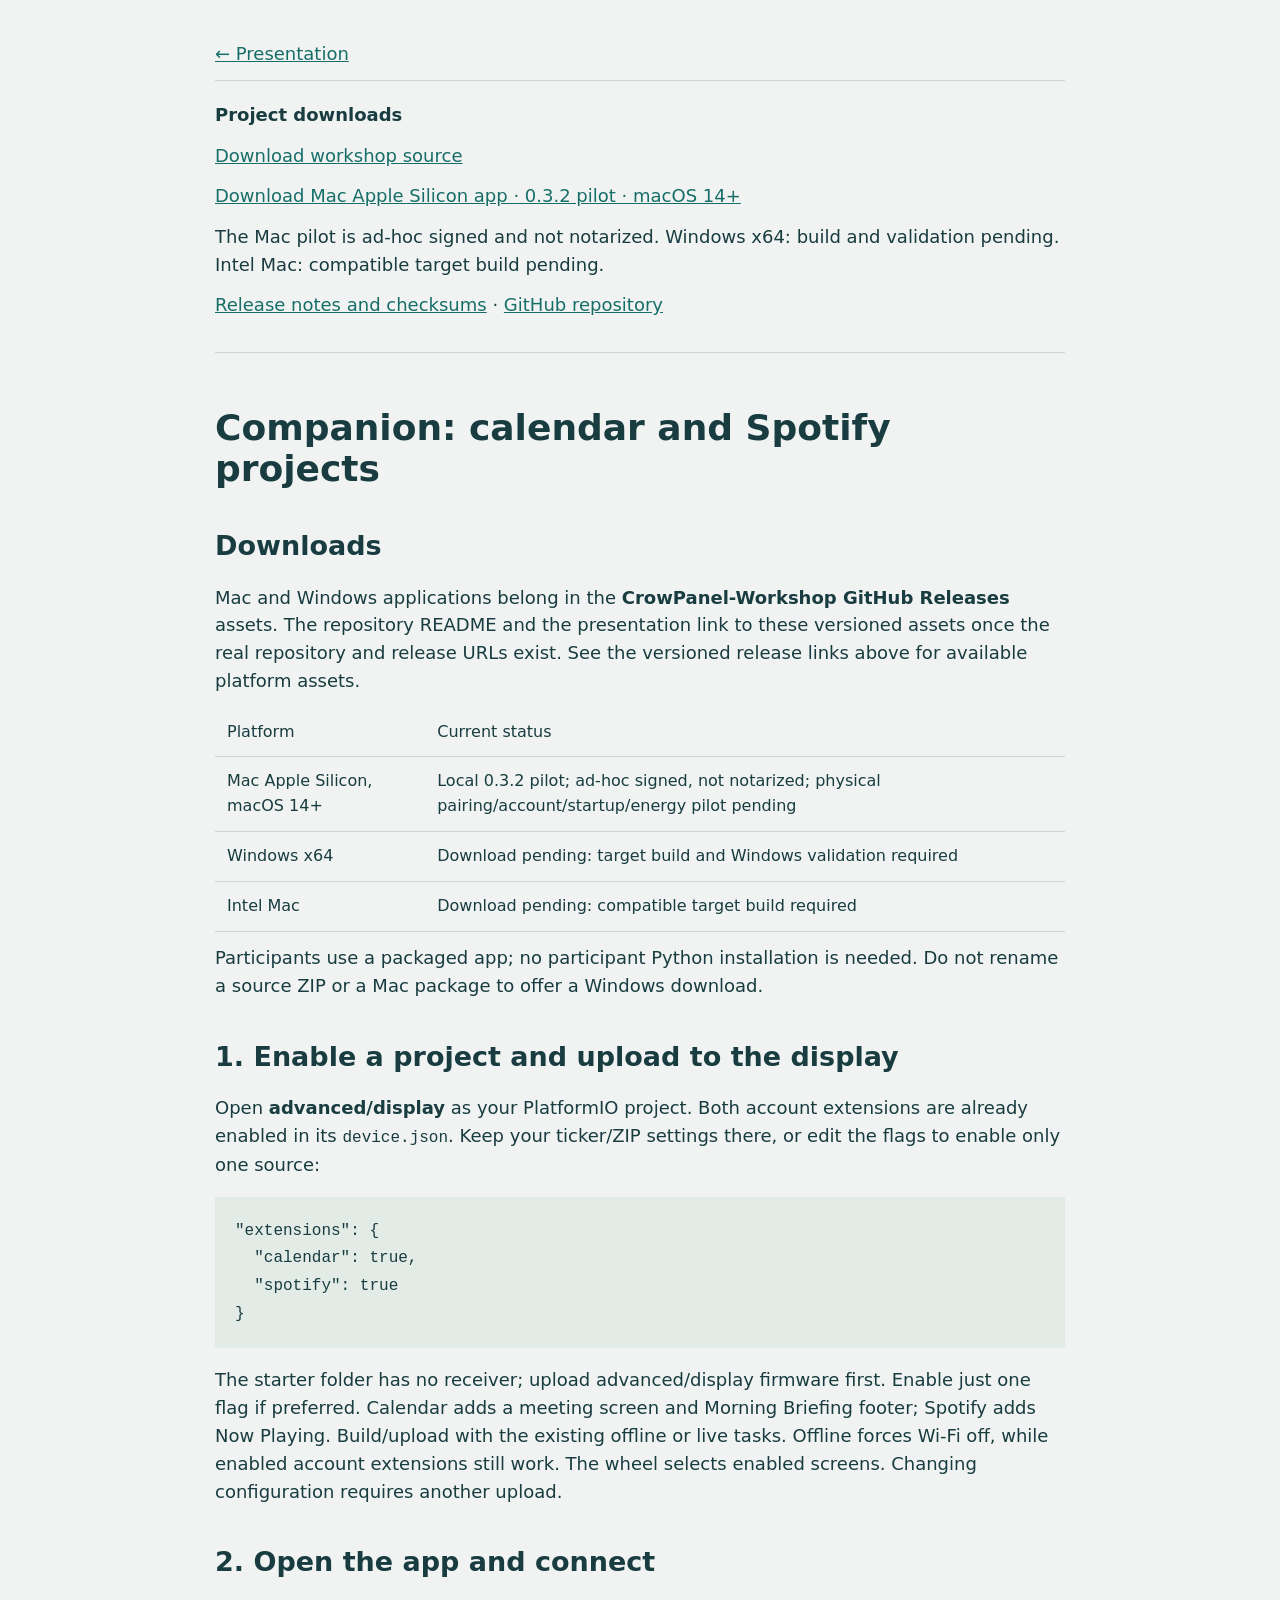
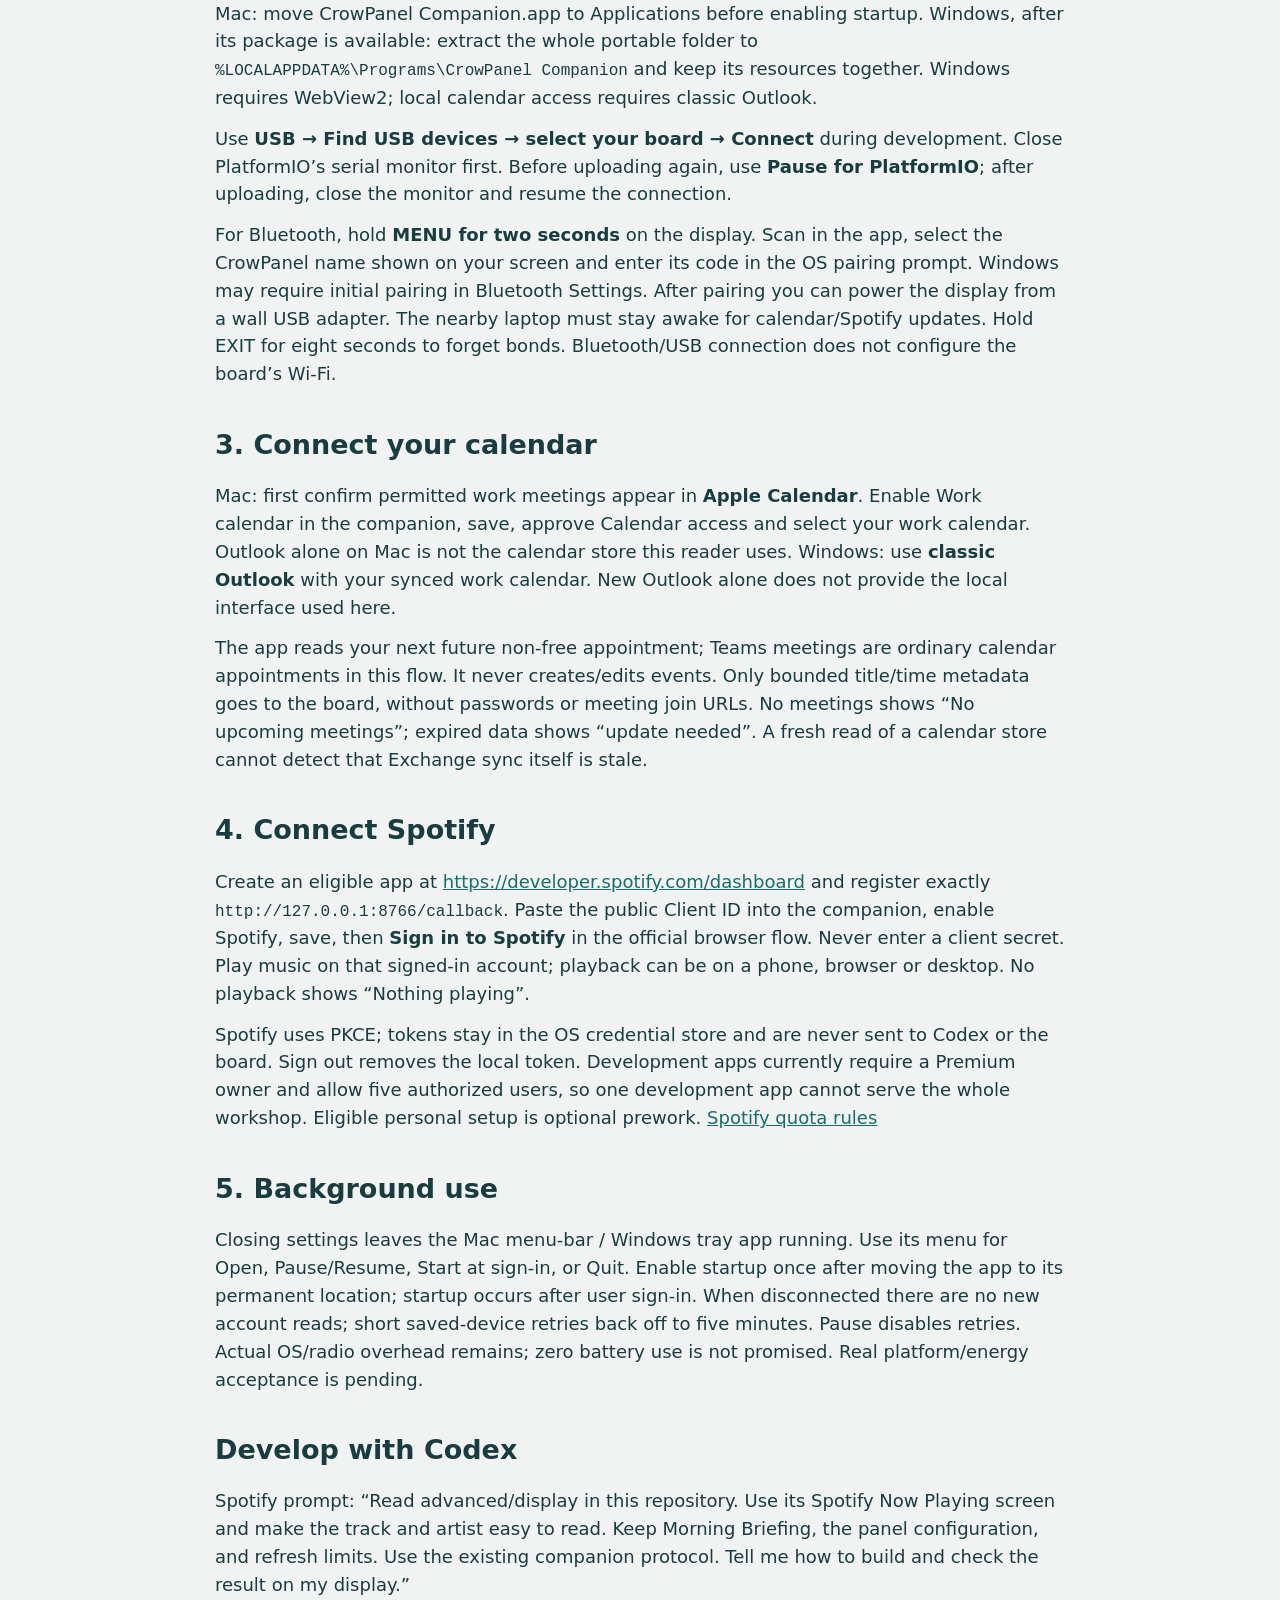
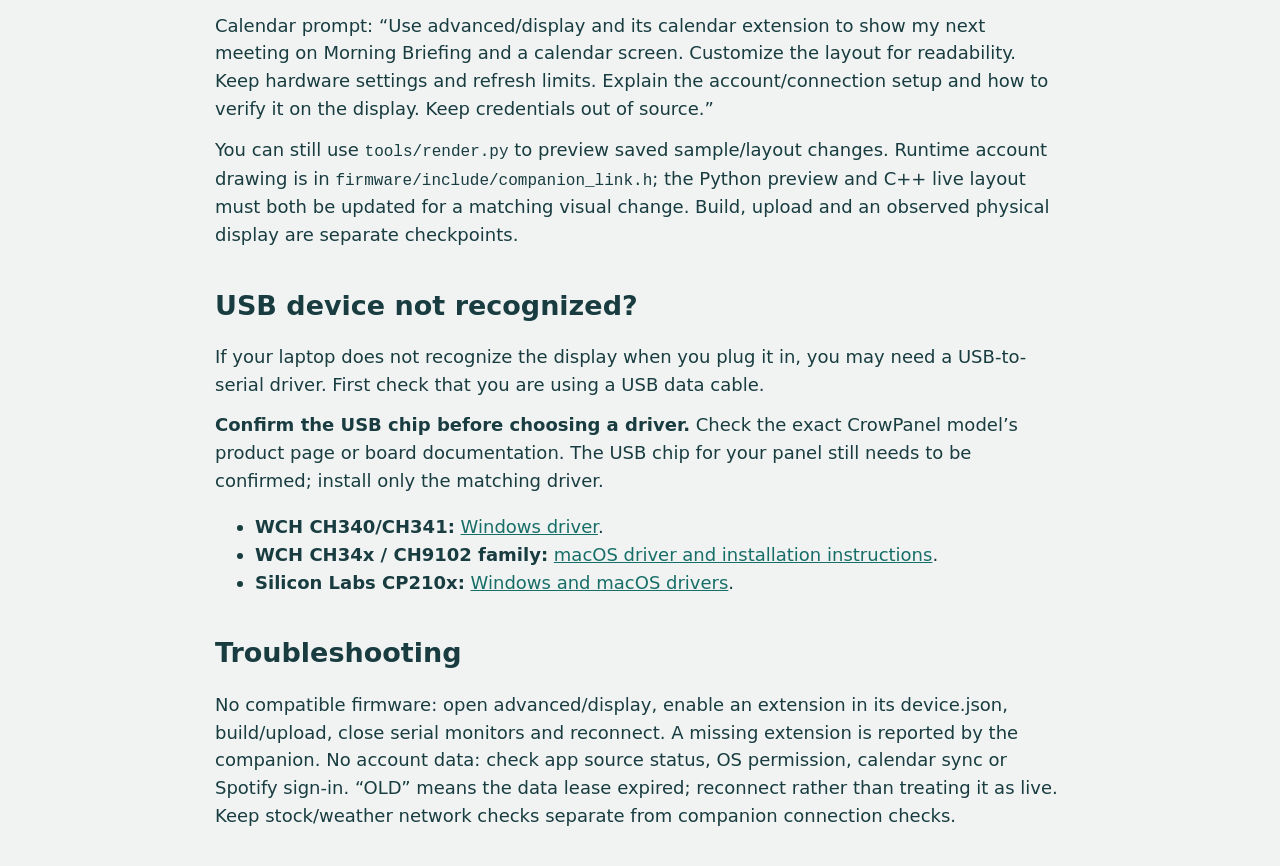
==== docs/slides/CROWPANEL-COMPANION-SETUP.html @ 89262ec7 "Publish Morning Briefing starter, advanced projects, and workshop slides" ====
<!doctype html><html lang="en"><meta charset="utf-8"><meta name="viewport" content="width=device-width,initial-scale=1"><title>CrowPanel Companion setup</title><style>body{max-width:850px;margin:40px auto;padding:0 24px;font:18px/1.55 system-ui;color:#183c40;background:#f0f3f1}h1,h2{line-height:1.15;margin-top:1.5em}a{color:#176e68}pre{overflow:auto;background:#e3ebe6;padding:20px}p{margin:.7em 0}td{padding:12px;border-bottom:1px solid #ccd9d2;vertical-align:top}table{border-collapse:collapse;font-size:16px}code{font-size:16px}.downloads{padding:20px 0;border-block:1px solid #ccd9d2}</style><main><p><a href="CROWPANEL-INTRO.html#slide-8.1">← Presentation</a></p><div class="downloads" id="downloads"><strong>Project downloads</strong><p><a href="https://github.com/nchatlani1/arm-byte-sized-build-day/releases/download/workshop-v0.1.0/CrowPanel-Workshop-Source.zip">Download workshop source</a></p><p><a href="https://github.com/nchatlani1/arm-byte-sized-build-day/releases/download/workshop-v0.1.0/CrowPanel-Companion-macOS-arm64-0.3.2.zip">Download Mac Apple Silicon app · 0.3.2 pilot · macOS 14+</a></p><p>The Mac pilot is ad-hoc signed and not notarized. Windows x64: build and validation pending. Intel Mac: compatible target build pending.</p><p><a href="https://github.com/nchatlani1/arm-byte-sized-build-day/releases/tag/workshop-v0.1.0">Release notes and checksums</a> · <a href="https://github.com/nchatlani1/arm-byte-sized-build-day">GitHub repository</a></p></div><h1>Companion: calendar and Spotify projects</h1><h2>Downloads</h2><p>Mac and Windows applications belong in the <strong>CrowPanel-Workshop GitHub Releases</strong> assets. The repository README and the presentation link to these versioned assets once the real repository and release URLs exist. See the versioned release links above for available platform assets.</p><table><tr><td>Platform</td><td>Current status</td></tr><tr><td>Mac Apple Silicon, macOS 14+</td><td>Local 0.3.2 pilot; ad-hoc signed, not notarized; physical pairing/account/startup/energy pilot pending</td></tr><tr><td>Windows x64</td><td>Download pending: target build and Windows validation required</td></tr><tr><td>Intel Mac</td><td>Download pending: compatible target build required</td></tr></table><p>Participants use a packaged app; no participant Python installation is needed. Do not rename a source ZIP or a Mac package to offer a Windows download.</p><h2>1. Enable a project and upload to the display</h2><p>Open <strong>advanced/display</strong> as your PlatformIO project. Both account extensions are already enabled in its <code>device.json</code>. Keep your ticker/ZIP settings there, or edit the flags to enable only one source:</p><pre><code>&quot;extensions&quot;: {
  &quot;calendar&quot;: true,
  &quot;spotify&quot;: true
}</code></pre><p>The starter folder has no receiver; upload advanced/display firmware first. Enable just one flag if preferred. Calendar adds a meeting screen and Morning Briefing footer; Spotify adds Now Playing. Build/upload with the existing offline or live tasks. Offline forces Wi-Fi off, while enabled account extensions still work. The wheel selects enabled screens. Changing configuration requires another upload.</p><h2>2. Open the app and connect</h2><p>Mac: move CrowPanel Companion.app to Applications before enabling startup. Windows, after its package is available: extract the whole portable folder to <code>%LOCALAPPDATA%\Programs\CrowPanel Companion</code> and keep its resources together. Windows requires WebView2; local calendar access requires classic Outlook.</p><p>Use <strong>USB → Find USB devices → select your board → Connect</strong> during development. Close PlatformIO’s serial monitor first. Before uploading again, use <strong>Pause for PlatformIO</strong>; after uploading, close the monitor and resume the connection.</p><p>For Bluetooth, hold <strong>MENU for two seconds</strong> on the display. Scan in the app, select the CrowPanel name shown on your screen and enter its code in the OS pairing prompt. Windows may require initial pairing in Bluetooth Settings. After pairing you can power the display from a wall USB adapter. The nearby laptop must stay awake for calendar/Spotify updates. Hold EXIT for eight seconds to forget bonds. Bluetooth/USB connection does not configure the board’s Wi-Fi.</p><h2>3. Connect your calendar</h2><p>Mac: first confirm permitted work meetings appear in <strong>Apple Calendar</strong>. Enable Work calendar in the companion, save, approve Calendar access and select your work calendar. Outlook alone on Mac is not the calendar store this reader uses. Windows: use <strong>classic Outlook</strong> with your synced work calendar. New Outlook alone does not provide the local interface used here.</p><p>The app reads your next future non-free appointment; Teams meetings are ordinary calendar appointments in this flow. It never creates/edits events. Only bounded title/time metadata goes to the board, without passwords or meeting join URLs. No meetings shows “No upcoming meetings”; expired data shows “update needed”. A fresh read of a calendar store cannot detect that Exchange sync itself is stale.</p><h2>4. Connect Spotify</h2><p>Create an eligible app at <a href="https://developer.spotify.com/dashboard">https://developer.spotify.com/dashboard</a> and register exactly <code>http://127.0.0.1:8766/callback</code>. Paste the public Client ID into the companion, enable Spotify, save, then <strong>Sign in to Spotify</strong> in the official browser flow. Never enter a client secret. Play music on that signed-in account; playback can be on a phone, browser or desktop. No playback shows “Nothing playing”.</p><p>Spotify uses PKCE; tokens stay in the OS credential store and are never sent to Codex or the board. Sign out removes the local token. Development apps currently require a Premium owner and allow five authorized users, so one development app cannot serve the whole workshop. Eligible personal setup is optional prework. <a href="https://developer.spotify.com/documentation/web-api/concepts/quota-modes">Spotify quota rules</a></p><h2>5. Background use</h2><p>Closing settings leaves the Mac menu-bar / Windows tray app running. Use its menu for Open, Pause/Resume, Start at sign-in, or Quit. Enable startup once after moving the app to its permanent location; startup occurs after user sign-in. When disconnected there are no new account reads; short saved-device retries back off to five minutes. Pause disables retries. Actual OS/radio overhead remains; zero battery use is not promised. Real platform/energy acceptance is pending.</p><h2>Develop with Codex</h2><p>Spotify prompt: “Read advanced/display in this repository. Use its Spotify Now Playing screen and make the track and artist easy to read. Keep Morning Briefing, the panel configuration, and refresh limits. Use the existing companion protocol. Tell me how to build and check the result on my display.”</p><p>Calendar prompt: “Use advanced/display and its calendar extension to show my next meeting on Morning Briefing and a calendar screen. Customize the layout for readability. Keep hardware settings and refresh limits. Explain the account/connection setup and how to verify it on the display. Keep credentials out of source.”</p><p>You can still use <code>tools/render.py</code> to preview saved sample/layout changes. Runtime account drawing is in <code>firmware/include/companion_link.h</code>; the Python preview and C++ live layout must both be updated for a matching visual change. Build, upload and an observed physical display are separate checkpoints.</p><h2 id="usb-drivers">USB device not recognized?</h2><p>If your laptop does not recognize the display when you plug it in, you may need a USB-to-serial driver. First check that you are using a USB data cable.</p><p><strong>Confirm the USB chip before choosing a driver.</strong> Check the exact CrowPanel model’s product page or board documentation. The USB chip for your panel still needs to be confirmed; install only the matching driver.</p><ul><li><strong>WCH CH340/CH341:</strong> <a href="https://www.wch.cn/downloads/CH341SER_EXE.html" target="_blank" rel="noopener">Windows driver</a>.</li><li><strong>WCH CH34x / CH9102 family:</strong> <a href="https://github.com/WCHSoftGroup/ch34xser_macos" target="_blank" rel="noopener">macOS driver and installation instructions</a>.</li><li><strong>Silicon Labs CP210x:</strong> <a href="https://www.silabs.com/software-and-tools/usb-to-uart-bridge-vcp-drivers" target="_blank" rel="noopener">Windows and macOS drivers</a>.</li></ul><h2>Troubleshooting</h2><p>No compatible firmware: open advanced/display, enable an extension in its device.json, build/upload, close serial monitors and reconnect. A missing extension is reported by the companion. No account data: check app source status, OS permission, calendar sync or Spotify sign-in. “OLD” means the data lease expired; reconnect rather than treating it as live. Keep stock/weather network checks separate from companion connection checks.</p></main></html>
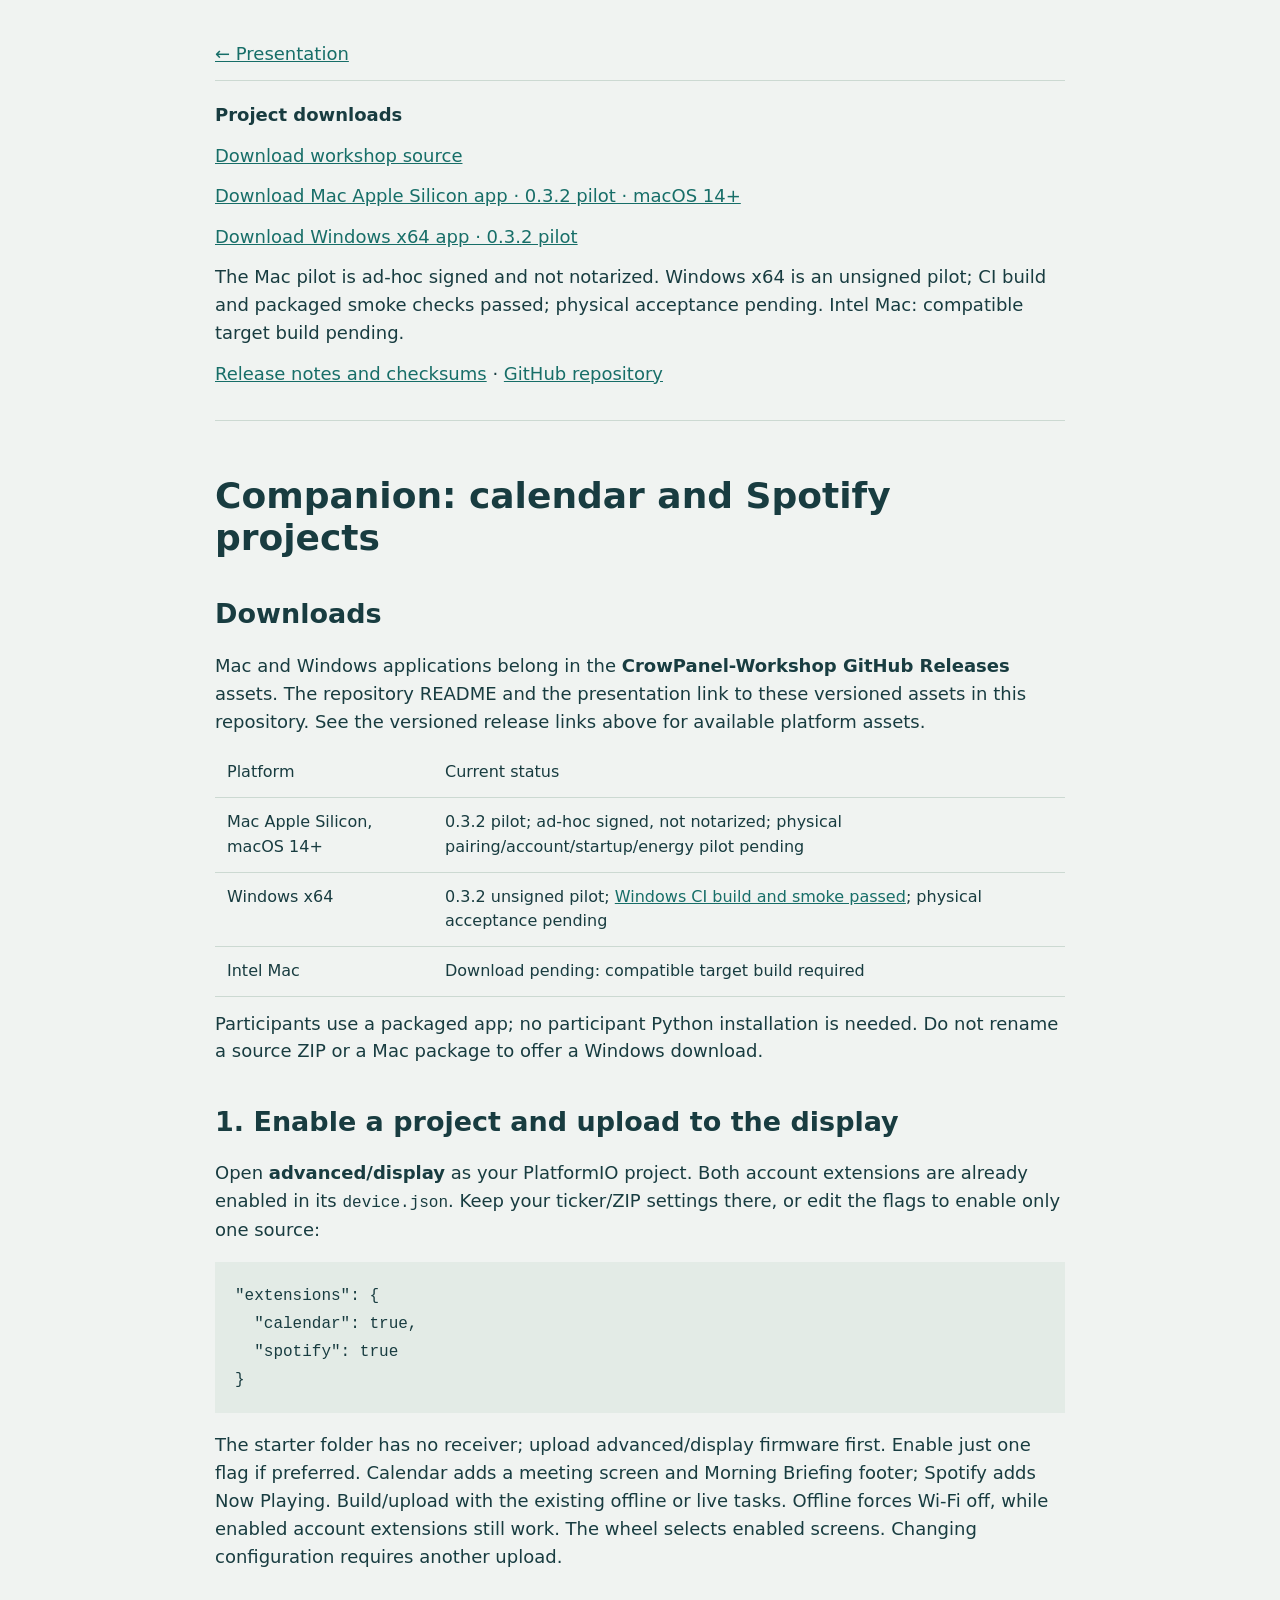
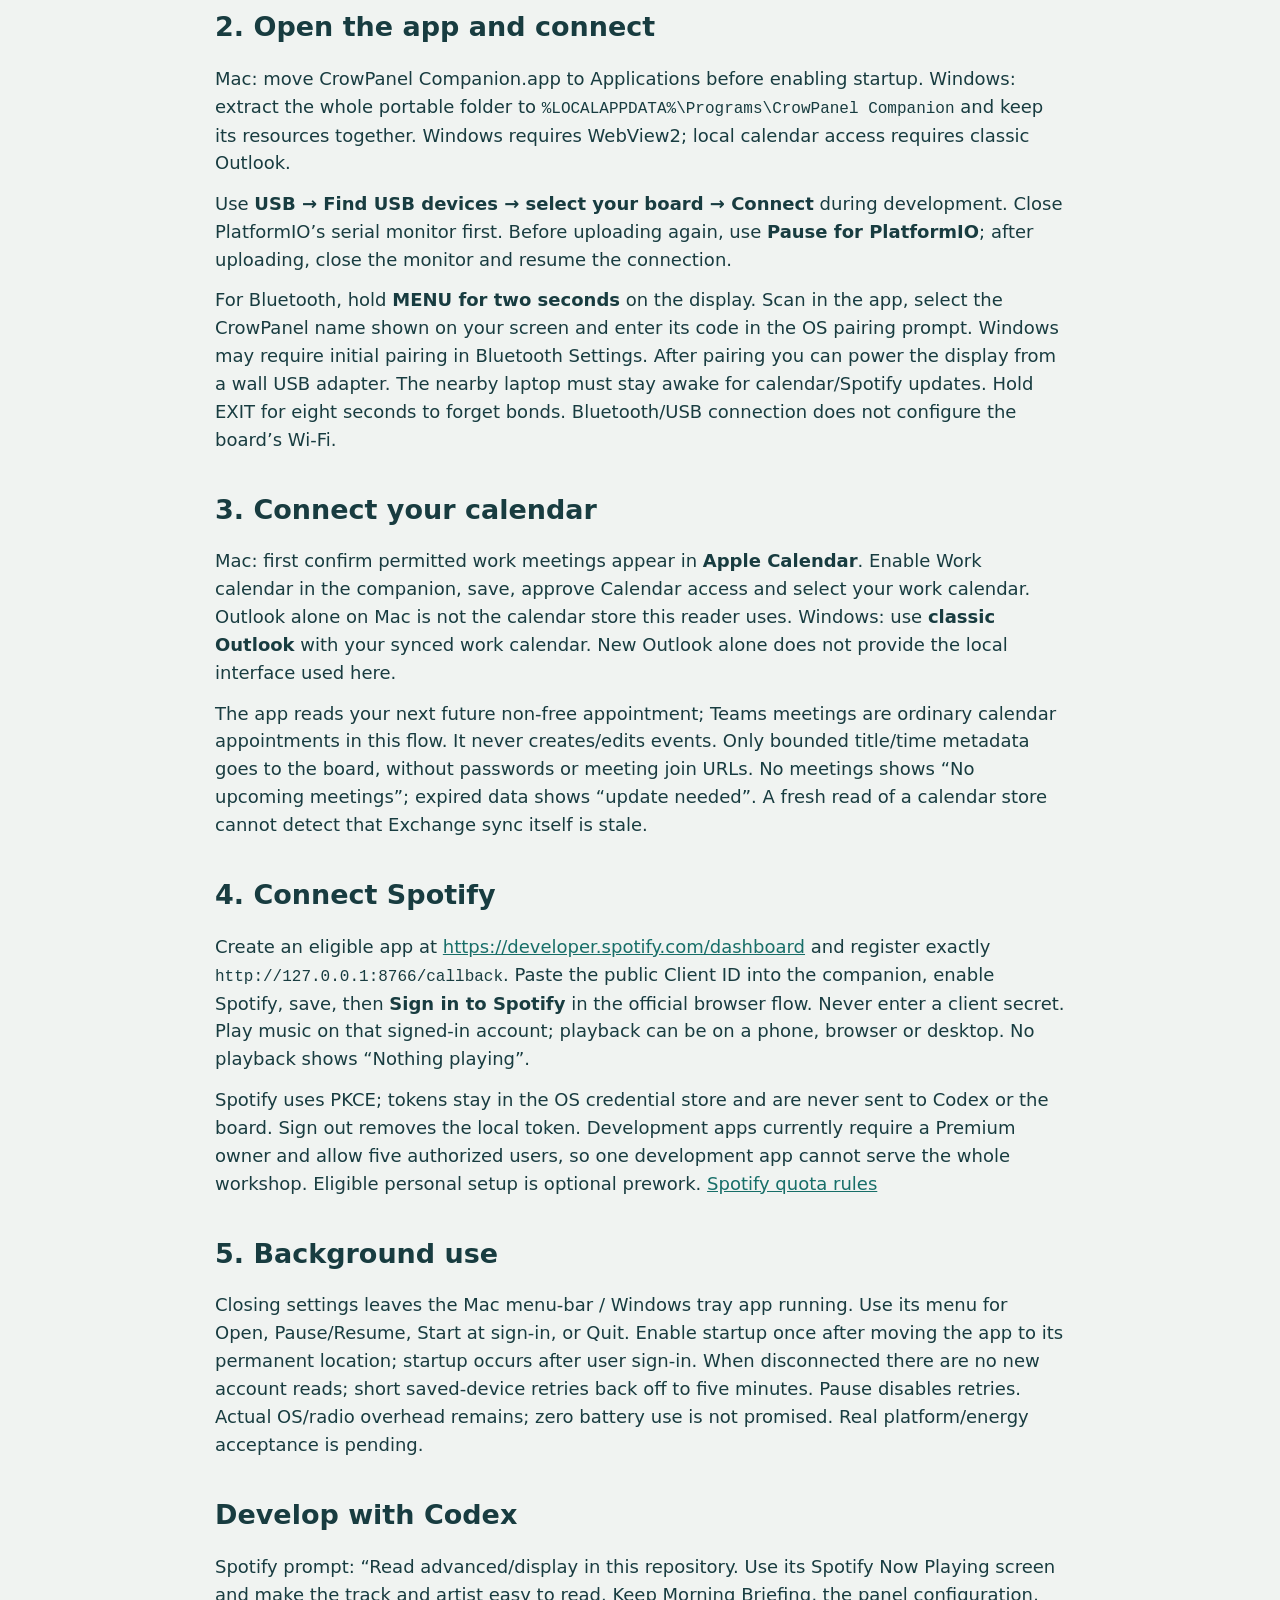
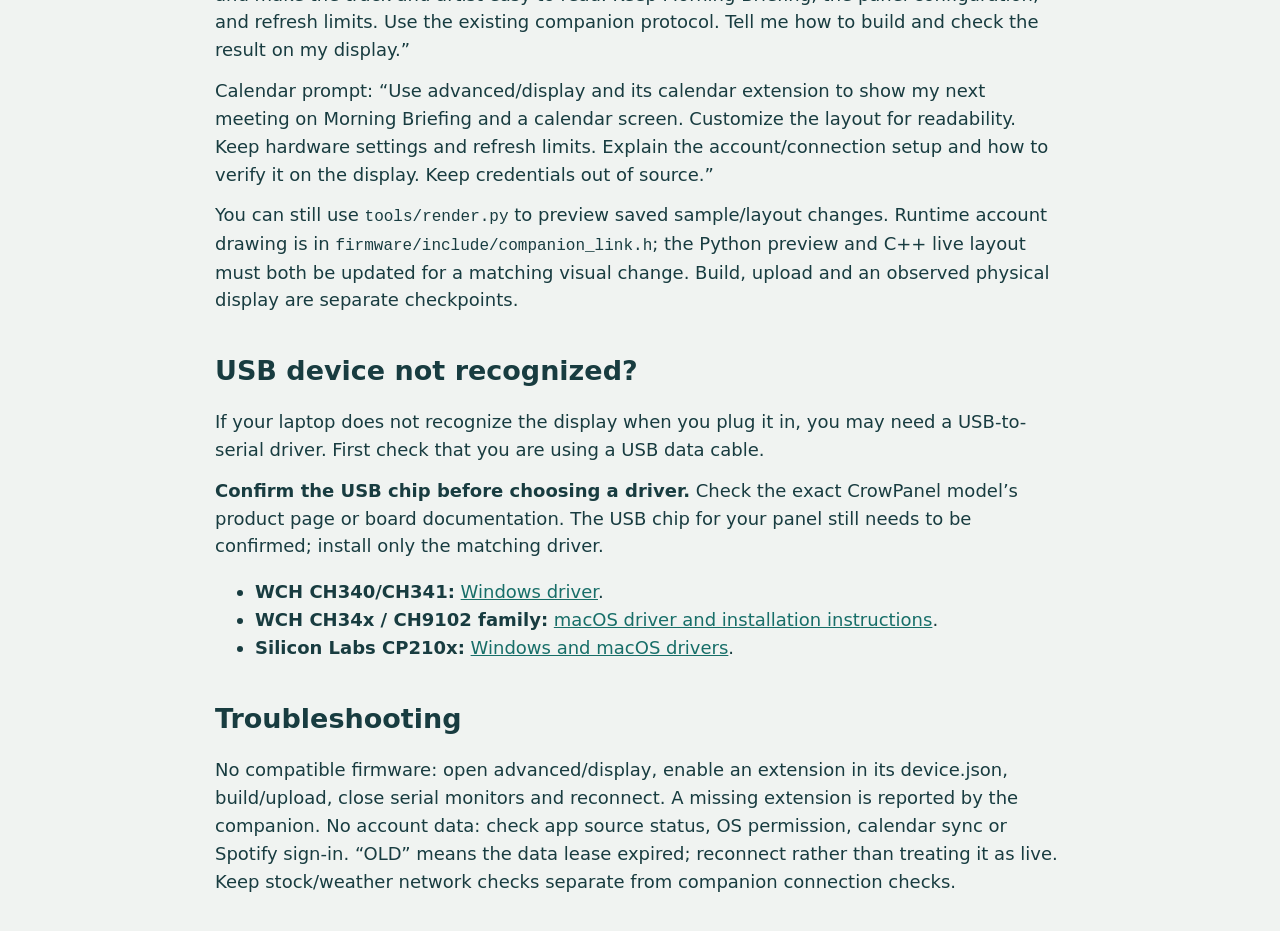
==== commit 3d1d9cb1: "Link the verified Mac and Windows pilot downloads" ====
--- a/docs/slides/CROWPANEL-COMPANION-SETUP.html
+++ b/docs/slides/CROWPANEL-COMPANION-SETUP.html
@@ -1,4 +1,4 @@
-<!doctype html><html lang="en"><meta charset="utf-8"><meta name="viewport" content="width=device-width,initial-scale=1"><title>CrowPanel Companion setup</title><style>body{max-width:850px;margin:40px auto;padding:0 24px;font:18px/1.55 system-ui;color:#183c40;background:#f0f3f1}h1,h2{line-height:1.15;margin-top:1.5em}a{color:#176e68}pre{overflow:auto;background:#e3ebe6;padding:20px}p{margin:.7em 0}td{padding:12px;border-bottom:1px solid #ccd9d2;vertical-align:top}table{border-collapse:collapse;font-size:16px}code{font-size:16px}.downloads{padding:20px 0;border-block:1px solid #ccd9d2}</style><main><p><a href="CROWPANEL-INTRO.html#slide-8.1">← Presentation</a></p><div class="downloads" id="downloads"><strong>Project downloads</strong><p><a href="https://github.com/nchatlani1/arm-byte-sized-build-day/releases/download/workshop-v0.1.0/CrowPanel-Workshop-Source.zip">Download workshop source</a></p><p><a href="https://github.com/nchatlani1/arm-byte-sized-build-day/releases/download/workshop-v0.1.0/CrowPanel-Companion-macOS-arm64-0.3.2.zip">Download Mac Apple Silicon app · 0.3.2 pilot · macOS 14+</a></p><p>The Mac pilot is ad-hoc signed and not notarized. Windows x64: build and validation pending. Intel Mac: compatible target build pending.</p><p><a href="https://github.com/nchatlani1/arm-byte-sized-build-day/releases/tag/workshop-v0.1.0">Release notes and checksums</a> · <a href="https://github.com/nchatlani1/arm-byte-sized-build-day">GitHub repository</a></p></div><h1>Companion: calendar and Spotify projects</h1><h2>Downloads</h2><p>Mac and Windows applications belong in the <strong>CrowPanel-Workshop GitHub Releases</strong> assets. The repository README and the presentation link to these versioned assets once the real repository and release URLs exist. See the versioned release links above for available platform assets.</p><table><tr><td>Platform</td><td>Current status</td></tr><tr><td>Mac Apple Silicon, macOS 14+</td><td>Local 0.3.2 pilot; ad-hoc signed, not notarized; physical pairing/account/startup/energy pilot pending</td></tr><tr><td>Windows x64</td><td>Download pending: target build and Windows validation required</td></tr><tr><td>Intel Mac</td><td>Download pending: compatible target build required</td></tr></table><p>Participants use a packaged app; no participant Python installation is needed. Do not rename a source ZIP or a Mac package to offer a Windows download.</p><h2>1. Enable a project and upload to the display</h2><p>Open <strong>advanced/display</strong> as your PlatformIO project. Both account extensions are already enabled in its <code>device.json</code>. Keep your ticker/ZIP settings there, or edit the flags to enable only one source:</p><pre><code>&quot;extensions&quot;: {
+<!doctype html><html lang="en"><meta charset="utf-8"><meta name="viewport" content="width=device-width,initial-scale=1"><title>CrowPanel Companion setup</title><style>body{max-width:850px;margin:40px auto;padding:0 24px;font:18px/1.55 system-ui;color:#183c40;background:#f0f3f1}h1,h2{line-height:1.15;margin-top:1.5em}a{color:#176e68}pre{overflow:auto;background:#e3ebe6;padding:20px}p{margin:.7em 0}td{padding:12px;border-bottom:1px solid #ccd9d2;vertical-align:top}table{border-collapse:collapse;font-size:16px}code{font-size:16px}.downloads{padding:20px 0;border-block:1px solid #ccd9d2}</style><main><p><a href="CROWPANEL-INTRO.html#slide-8.1">← Presentation</a></p><div class="downloads" id="downloads"><strong>Project downloads</strong><p><a href="https://github.com/nchatlani1/arm-byte-sized-build-day/releases/download/workshop-v0.1.0/CrowPanel-Workshop-Source.zip">Download workshop source</a></p><p><a href="https://github.com/nchatlani1/arm-byte-sized-build-day/releases/download/workshop-v0.1.0/CrowPanel-Companion-macOS-arm64-0.3.2.zip">Download Mac Apple Silicon app · 0.3.2 pilot · macOS 14+</a></p><p><a href="https://github.com/nchatlani1/arm-byte-sized-build-day/releases/download/workshop-v0.1.0/CrowPanel-Companion-Windows-x64-0.3.2.zip">Download Windows x64 app · 0.3.2 pilot</a></p><p>The Mac pilot is ad-hoc signed and not notarized. Windows x64 is an unsigned pilot; CI build and packaged smoke checks passed; physical acceptance pending. Intel Mac: compatible target build pending.</p><p><a href="https://github.com/nchatlani1/arm-byte-sized-build-day/releases/tag/workshop-v0.1.0">Release notes and checksums</a> · <a href="https://github.com/nchatlani1/arm-byte-sized-build-day">GitHub repository</a></p></div><h1>Companion: calendar and Spotify projects</h1><h2>Downloads</h2><p>Mac and Windows applications belong in the <strong>CrowPanel-Workshop GitHub Releases</strong> assets. The repository README and the presentation link to these versioned assets in this repository. See the versioned release links above for available platform assets.</p><table><tr><td>Platform</td><td>Current status</td></tr><tr><td>Mac Apple Silicon, macOS 14+</td><td>0.3.2 pilot; ad-hoc signed, not notarized; physical pairing/account/startup/energy pilot pending</td></tr><tr><td>Windows x64</td><td>0.3.2 unsigned pilot; <a href="https://github.com/nchatlani1/arm-byte-sized-build-day/actions/runs/41778484952">Windows CI build and smoke passed</a>; physical acceptance pending</td></tr><tr><td>Intel Mac</td><td>Download pending: compatible target build required</td></tr></table><p>Participants use a packaged app; no participant Python installation is needed. Do not rename a source ZIP or a Mac package to offer a Windows download.</p><h2>1. Enable a project and upload to the display</h2><p>Open <strong>advanced/display</strong> as your PlatformIO project. Both account extensions are already enabled in its <code>device.json</code>. Keep your ticker/ZIP settings there, or edit the flags to enable only one source:</p><pre><code>&quot;extensions&quot;: {
   &quot;calendar&quot;: true,
   &quot;spotify&quot;: true
-}</code></pre><p>The starter folder has no receiver; upload advanced/display firmware first. Enable just one flag if preferred. Calendar adds a meeting screen and Morning Briefing footer; Spotify adds Now Playing. Build/upload with the existing offline or live tasks. Offline forces Wi-Fi off, while enabled account extensions still work. The wheel selects enabled screens. Changing configuration requires another upload.</p><h2>2. Open the app and connect</h2><p>Mac: move CrowPanel Companion.app to Applications before enabling startup. Windows, after its package is available: extract the whole portable folder to <code>%LOCALAPPDATA%\Programs\CrowPanel Companion</code> and keep its resources together. Windows requires WebView2; local calendar access requires classic Outlook.</p><p>Use <strong>USB → Find USB devices → select your board → Connect</strong> during development. Close PlatformIO’s serial monitor first. Before uploading again, use <strong>Pause for PlatformIO</strong>; after uploading, close the monitor and resume the connection.</p><p>For Bluetooth, hold <strong>MENU for two seconds</strong> on the display. Scan in the app, select the CrowPanel name shown on your screen and enter its code in the OS pairing prompt. Windows may require initial pairing in Bluetooth Settings. After pairing you can power the display from a wall USB adapter. The nearby laptop must stay awake for calendar/Spotify updates. Hold EXIT for eight seconds to forget bonds. Bluetooth/USB connection does not configure the board’s Wi-Fi.</p><h2>3. Connect your calendar</h2><p>Mac: first confirm permitted work meetings appear in <strong>Apple Calendar</strong>. Enable Work calendar in the companion, save, approve Calendar access and select your work calendar. Outlook alone on Mac is not the calendar store this reader uses. Windows: use <strong>classic Outlook</strong> with your synced work calendar. New Outlook alone does not provide the local interface used here.</p><p>The app reads your next future non-free appointment; Teams meetings are ordinary calendar appointments in this flow. It never creates/edits events. Only bounded title/time metadata goes to the board, without passwords or meeting join URLs. No meetings shows “No upcoming meetings”; expired data shows “update needed”. A fresh read of a calendar store cannot detect that Exchange sync itself is stale.</p><h2>4. Connect Spotify</h2><p>Create an eligible app at <a href="https://developer.spotify.com/dashboard">https://developer.spotify.com/dashboard</a> and register exactly <code>http://127.0.0.1:8766/callback</code>. Paste the public Client ID into the companion, enable Spotify, save, then <strong>Sign in to Spotify</strong> in the official browser flow. Never enter a client secret. Play music on that signed-in account; playback can be on a phone, browser or desktop. No playback shows “Nothing playing”.</p><p>Spotify uses PKCE; tokens stay in the OS credential store and are never sent to Codex or the board. Sign out removes the local token. Development apps currently require a Premium owner and allow five authorized users, so one development app cannot serve the whole workshop. Eligible personal setup is optional prework. <a href="https://developer.spotify.com/documentation/web-api/concepts/quota-modes">Spotify quota rules</a></p><h2>5. Background use</h2><p>Closing settings leaves the Mac menu-bar / Windows tray app running. Use its menu for Open, Pause/Resume, Start at sign-in, or Quit. Enable startup once after moving the app to its permanent location; startup occurs after user sign-in. When disconnected there are no new account reads; short saved-device retries back off to five minutes. Pause disables retries. Actual OS/radio overhead remains; zero battery use is not promised. Real platform/energy acceptance is pending.</p><h2>Develop with Codex</h2><p>Spotify prompt: “Read advanced/display in this repository. Use its Spotify Now Playing screen and make the track and artist easy to read. Keep Morning Briefing, the panel configuration, and refresh limits. Use the existing companion protocol. Tell me how to build and check the result on my display.”</p><p>Calendar prompt: “Use advanced/display and its calendar extension to show my next meeting on Morning Briefing and a calendar screen. Customize the layout for readability. Keep hardware settings and refresh limits. Explain the account/connection setup and how to verify it on the display. Keep credentials out of source.”</p><p>You can still use <code>tools/render.py</code> to preview saved sample/layout changes. Runtime account drawing is in <code>firmware/include/companion_link.h</code>; the Python preview and C++ live layout must both be updated for a matching visual change. Build, upload and an observed physical display are separate checkpoints.</p><h2 id="usb-drivers">USB device not recognized?</h2><p>If your laptop does not recognize the display when you plug it in, you may need a USB-to-serial driver. First check that you are using a USB data cable.</p><p><strong>Confirm the USB chip before choosing a driver.</strong> Check the exact CrowPanel model’s product page or board documentation. The USB chip for your panel still needs to be confirmed; install only the matching driver.</p><ul><li><strong>WCH CH340/CH341:</strong> <a href="https://www.wch.cn/downloads/CH341SER_EXE.html" target="_blank" rel="noopener">Windows driver</a>.</li><li><strong>WCH CH34x / CH9102 family:</strong> <a href="https://github.com/WCHSoftGroup/ch34xser_macos" target="_blank" rel="noopener">macOS driver and installation instructions</a>.</li><li><strong>Silicon Labs CP210x:</strong> <a href="https://www.silabs.com/software-and-tools/usb-to-uart-bridge-vcp-drivers" target="_blank" rel="noopener">Windows and macOS drivers</a>.</li></ul><h2>Troubleshooting</h2><p>No compatible firmware: open advanced/display, enable an extension in its device.json, build/upload, close serial monitors and reconnect. A missing extension is reported by the companion. No account data: check app source status, OS permission, calendar sync or Spotify sign-in. “OLD” means the data lease expired; reconnect rather than treating it as live. Keep stock/weather network checks separate from companion connection checks.</p></main></html>+}</code></pre><p>The starter folder has no receiver; upload advanced/display firmware first. Enable just one flag if preferred. Calendar adds a meeting screen and Morning Briefing footer; Spotify adds Now Playing. Build/upload with the existing offline or live tasks. Offline forces Wi-Fi off, while enabled account extensions still work. The wheel selects enabled screens. Changing configuration requires another upload.</p><h2>2. Open the app and connect</h2><p>Mac: move CrowPanel Companion.app to Applications before enabling startup. Windows: extract the whole portable folder to <code>%LOCALAPPDATA%\Programs\CrowPanel Companion</code> and keep its resources together. Windows requires WebView2; local calendar access requires classic Outlook.</p><p>Use <strong>USB → Find USB devices → select your board → Connect</strong> during development. Close PlatformIO’s serial monitor first. Before uploading again, use <strong>Pause for PlatformIO</strong>; after uploading, close the monitor and resume the connection.</p><p>For Bluetooth, hold <strong>MENU for two seconds</strong> on the display. Scan in the app, select the CrowPanel name shown on your screen and enter its code in the OS pairing prompt. Windows may require initial pairing in Bluetooth Settings. After pairing you can power the display from a wall USB adapter. The nearby laptop must stay awake for calendar/Spotify updates. Hold EXIT for eight seconds to forget bonds. Bluetooth/USB connection does not configure the board’s Wi-Fi.</p><h2>3. Connect your calendar</h2><p>Mac: first confirm permitted work meetings appear in <strong>Apple Calendar</strong>. Enable Work calendar in the companion, save, approve Calendar access and select your work calendar. Outlook alone on Mac is not the calendar store this reader uses. Windows: use <strong>classic Outlook</strong> with your synced work calendar. New Outlook alone does not provide the local interface used here.</p><p>The app reads your next future non-free appointment; Teams meetings are ordinary calendar appointments in this flow. It never creates/edits events. Only bounded title/time metadata goes to the board, without passwords or meeting join URLs. No meetings shows “No upcoming meetings”; expired data shows “update needed”. A fresh read of a calendar store cannot detect that Exchange sync itself is stale.</p><h2>4. Connect Spotify</h2><p>Create an eligible app at <a href="https://developer.spotify.com/dashboard">https://developer.spotify.com/dashboard</a> and register exactly <code>http://127.0.0.1:8766/callback</code>. Paste the public Client ID into the companion, enable Spotify, save, then <strong>Sign in to Spotify</strong> in the official browser flow. Never enter a client secret. Play music on that signed-in account; playback can be on a phone, browser or desktop. No playback shows “Nothing playing”.</p><p>Spotify uses PKCE; tokens stay in the OS credential store and are never sent to Codex or the board. Sign out removes the local token. Development apps currently require a Premium owner and allow five authorized users, so one development app cannot serve the whole workshop. Eligible personal setup is optional prework. <a href="https://developer.spotify.com/documentation/web-api/concepts/quota-modes">Spotify quota rules</a></p><h2>5. Background use</h2><p>Closing settings leaves the Mac menu-bar / Windows tray app running. Use its menu for Open, Pause/Resume, Start at sign-in, or Quit. Enable startup once after moving the app to its permanent location; startup occurs after user sign-in. When disconnected there are no new account reads; short saved-device retries back off to five minutes. Pause disables retries. Actual OS/radio overhead remains; zero battery use is not promised. Real platform/energy acceptance is pending.</p><h2>Develop with Codex</h2><p>Spotify prompt: “Read advanced/display in this repository. Use its Spotify Now Playing screen and make the track and artist easy to read. Keep Morning Briefing, the panel configuration, and refresh limits. Use the existing companion protocol. Tell me how to build and check the result on my display.”</p><p>Calendar prompt: “Use advanced/display and its calendar extension to show my next meeting on Morning Briefing and a calendar screen. Customize the layout for readability. Keep hardware settings and refresh limits. Explain the account/connection setup and how to verify it on the display. Keep credentials out of source.”</p><p>You can still use <code>tools/render.py</code> to preview saved sample/layout changes. Runtime account drawing is in <code>firmware/include/companion_link.h</code>; the Python preview and C++ live layout must both be updated for a matching visual change. Build, upload and an observed physical display are separate checkpoints.</p><h2 id="usb-drivers">USB device not recognized?</h2><p>If your laptop does not recognize the display when you plug it in, you may need a USB-to-serial driver. First check that you are using a USB data cable.</p><p><strong>Confirm the USB chip before choosing a driver.</strong> Check the exact CrowPanel model’s product page or board documentation. The USB chip for your panel still needs to be confirmed; install only the matching driver.</p><ul><li><strong>WCH CH340/CH341:</strong> <a href="https://www.wch.cn/downloads/CH341SER_EXE.html" target="_blank" rel="noopener">Windows driver</a>.</li><li><strong>WCH CH34x / CH9102 family:</strong> <a href="https://github.com/WCHSoftGroup/ch34xser_macos" target="_blank" rel="noopener">macOS driver and installation instructions</a>.</li><li><strong>Silicon Labs CP210x:</strong> <a href="https://www.silabs.com/software-and-tools/usb-to-uart-bridge-vcp-drivers" target="_blank" rel="noopener">Windows and macOS drivers</a>.</li></ul><h2>Troubleshooting</h2><p>No compatible firmware: open advanced/display, enable an extension in its device.json, build/upload, close serial monitors and reconnect. A missing extension is reported by the companion. No account data: check app source status, OS permission, calendar sync or Spotify sign-in. “OLD” means the data lease expired; reconnect rather than treating it as live. Keep stock/weather network checks separate from companion connection checks.</p></main></html>
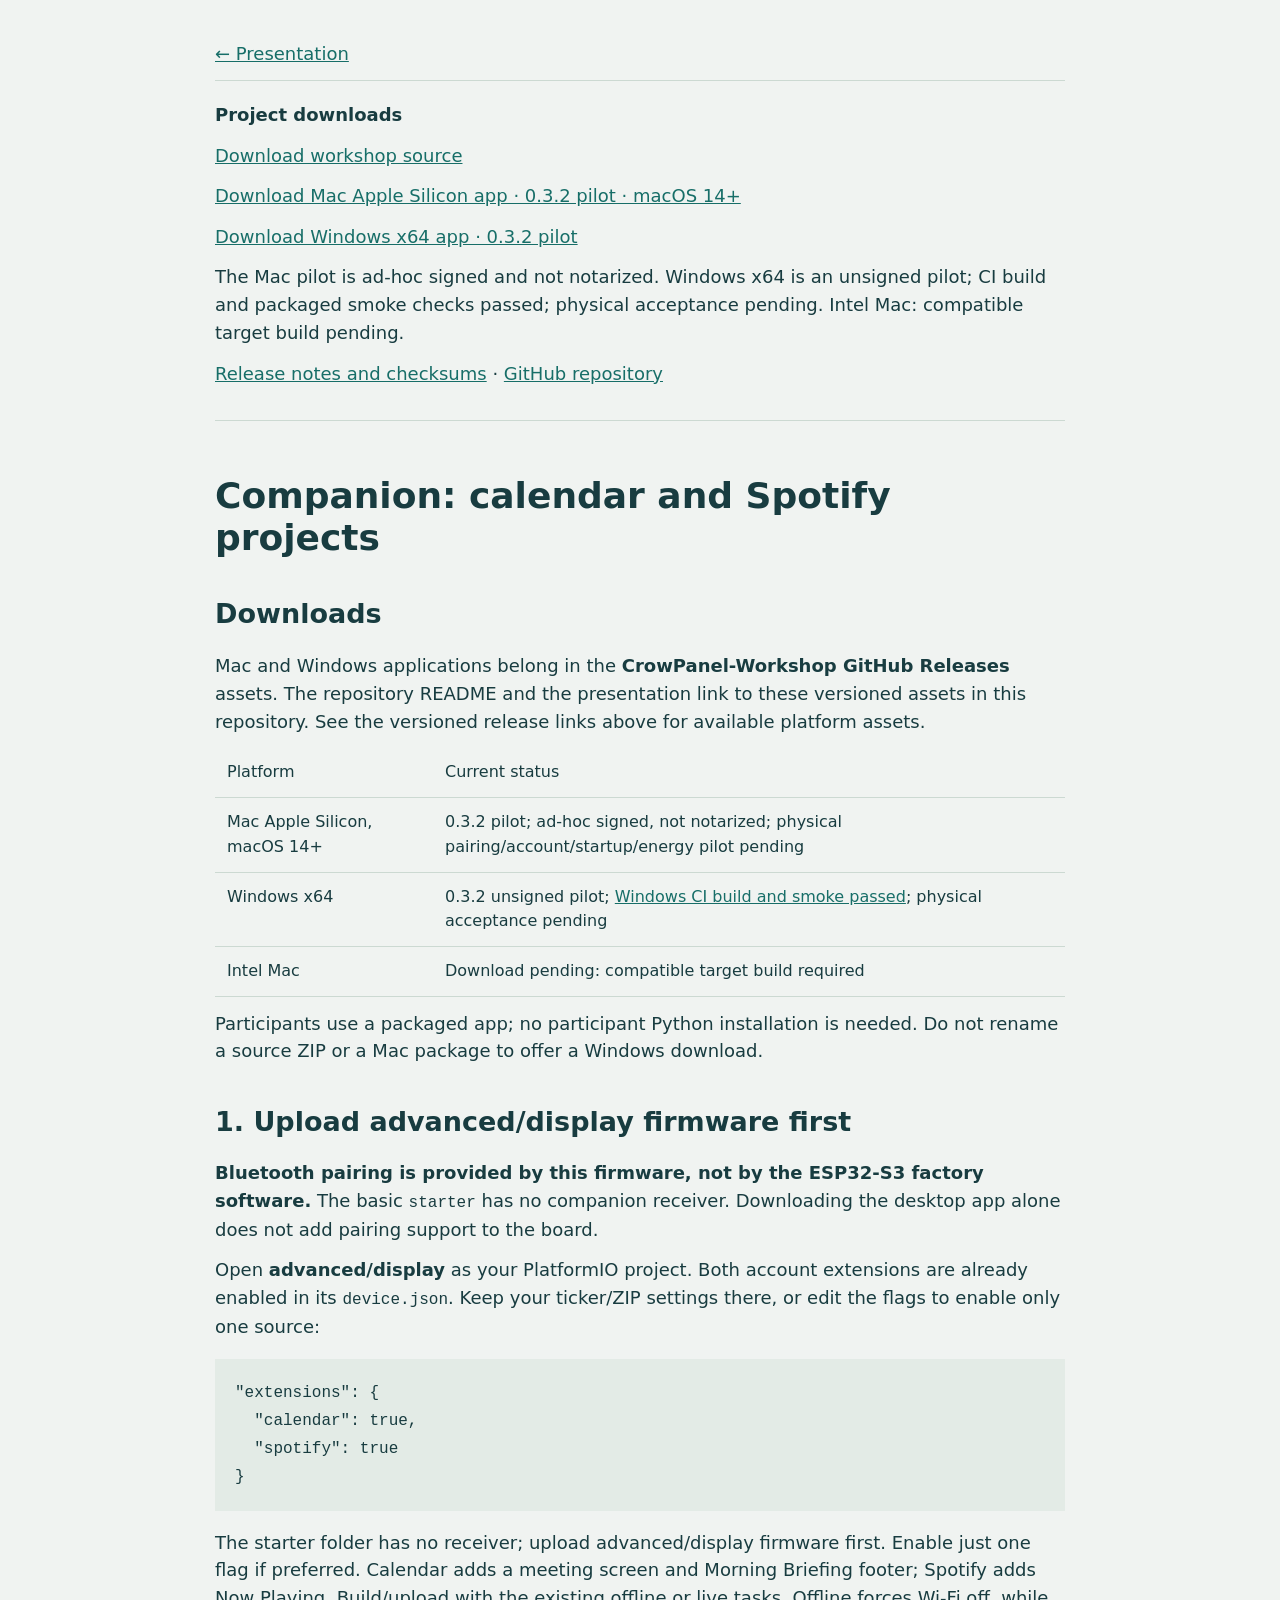
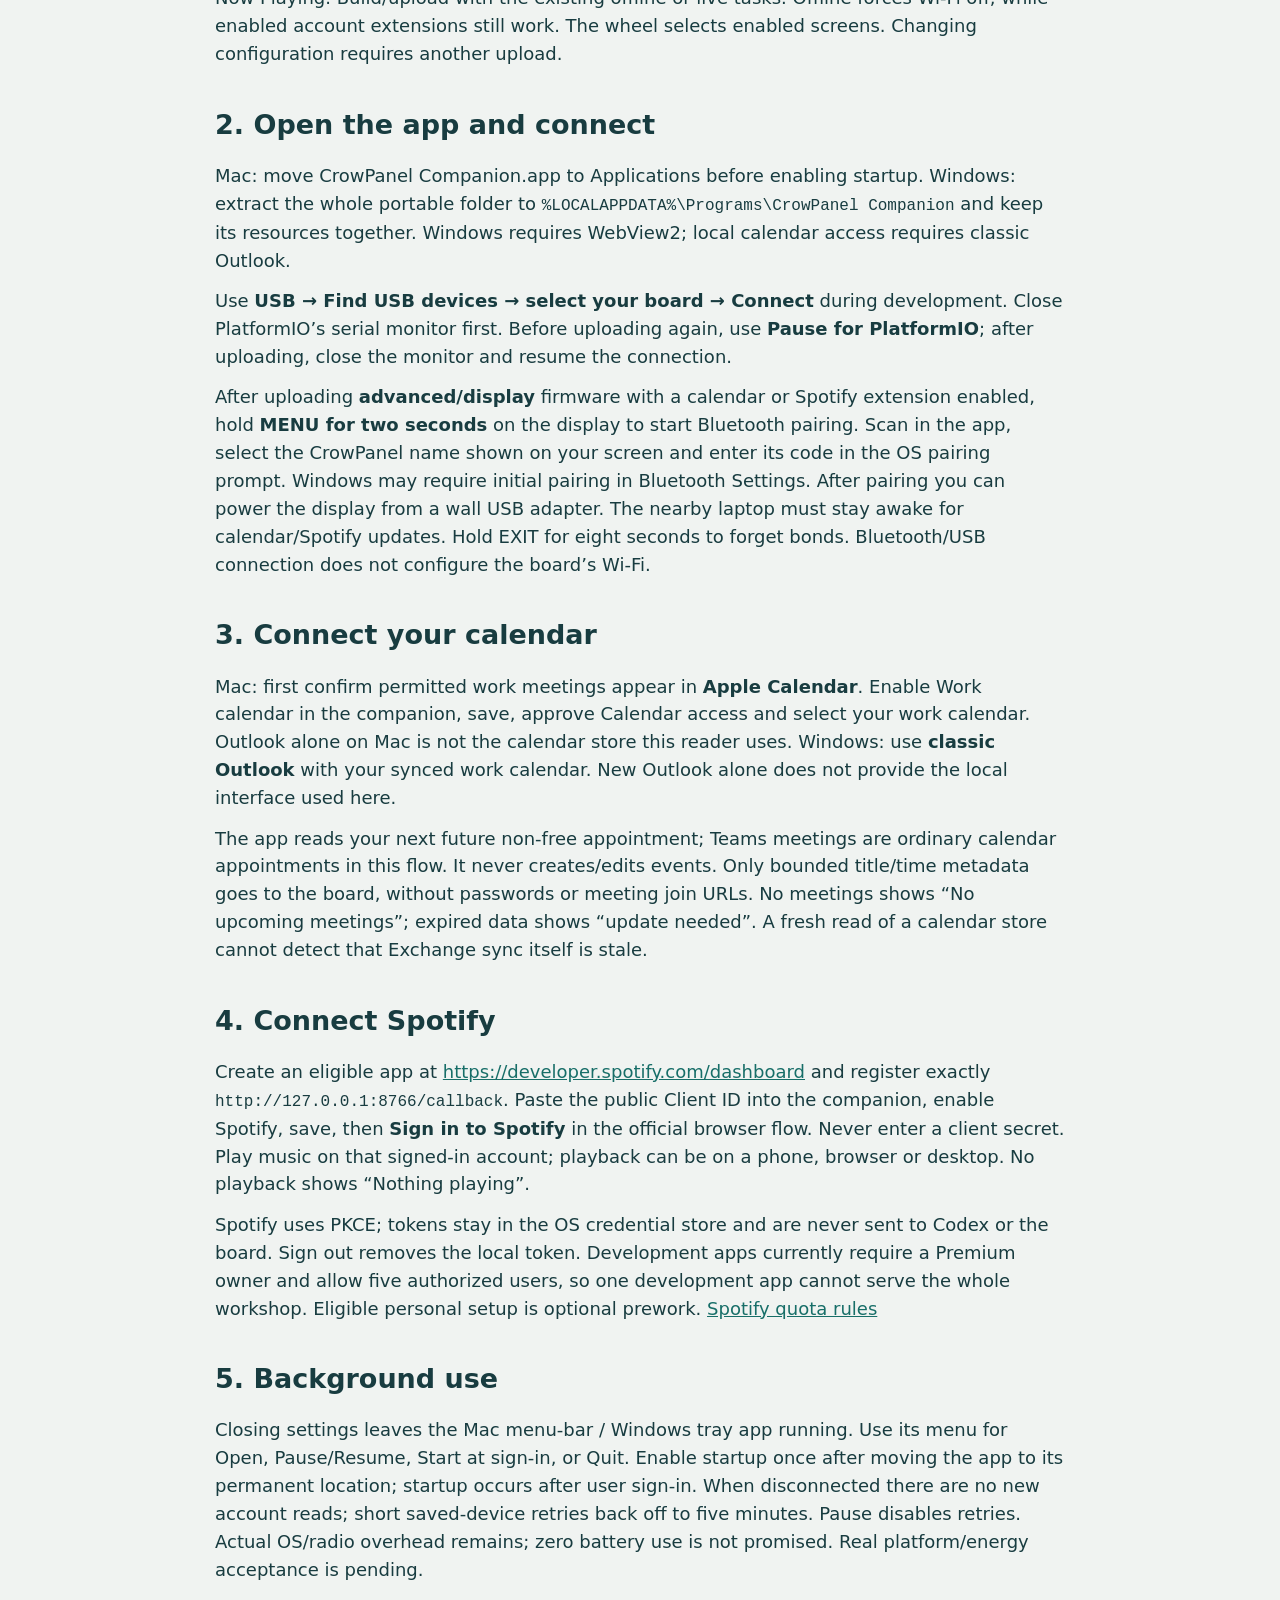
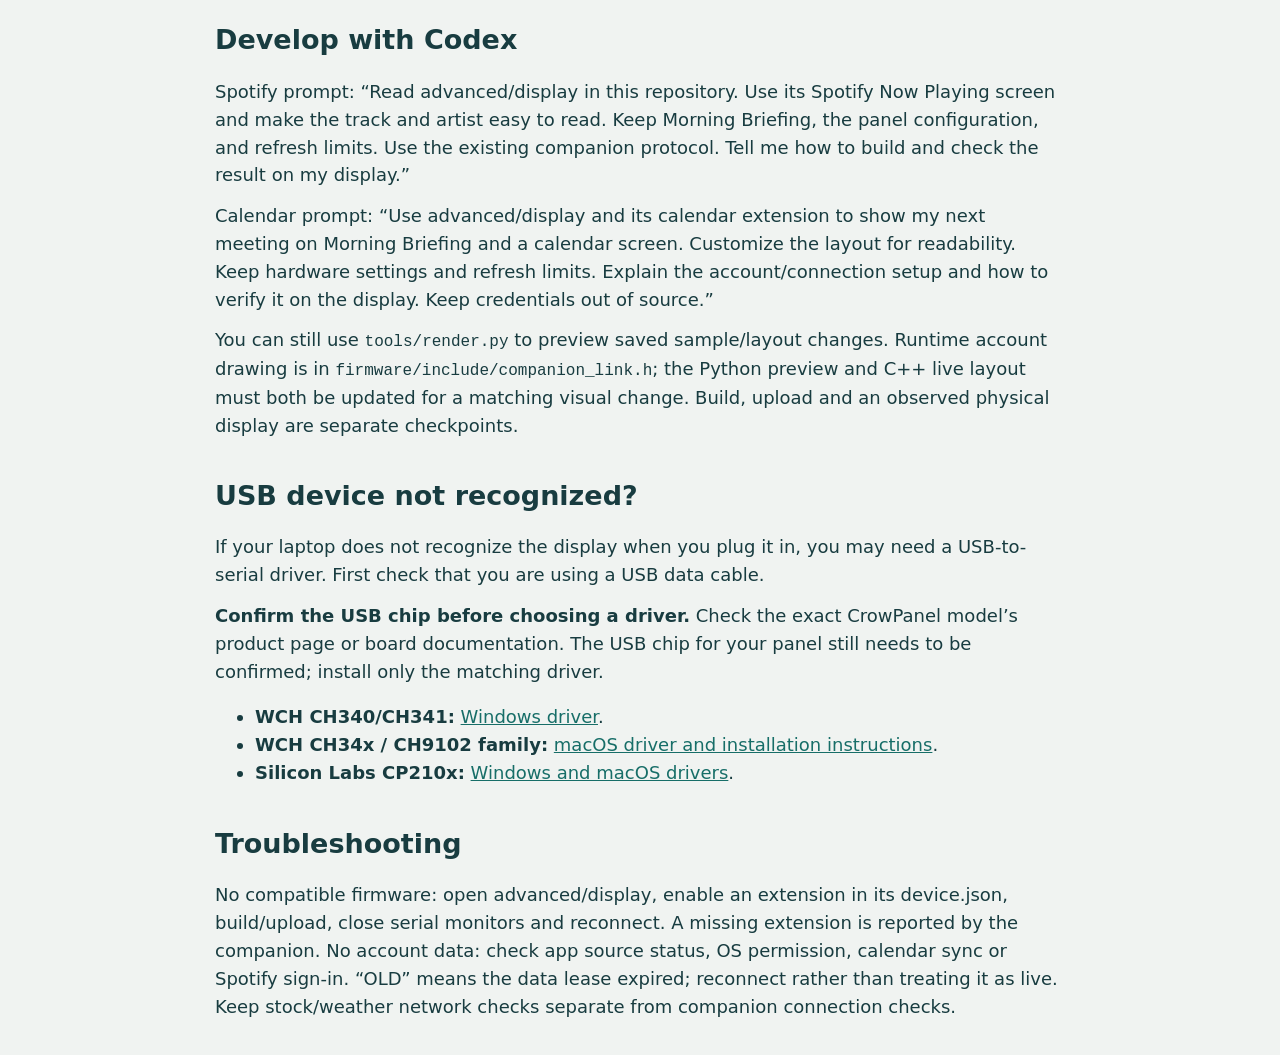
==== commit a2f48a28: "Fix slide setup links and clarify Bluetooth firmware prerequisite" ====
--- a/docs/slides/CROWPANEL-COMPANION-SETUP.html
+++ b/docs/slides/CROWPANEL-COMPANION-SETUP.html
@@ -1,4 +1,4 @@
-<!doctype html><html lang="en"><meta charset="utf-8"><meta name="viewport" content="width=device-width,initial-scale=1"><title>CrowPanel Companion setup</title><style>body{max-width:850px;margin:40px auto;padding:0 24px;font:18px/1.55 system-ui;color:#183c40;background:#f0f3f1}h1,h2{line-height:1.15;margin-top:1.5em}a{color:#176e68}pre{overflow:auto;background:#e3ebe6;padding:20px}p{margin:.7em 0}td{padding:12px;border-bottom:1px solid #ccd9d2;vertical-align:top}table{border-collapse:collapse;font-size:16px}code{font-size:16px}.downloads{padding:20px 0;border-block:1px solid #ccd9d2}</style><main><p><a href="CROWPANEL-INTRO.html#slide-8.1">← Presentation</a></p><div class="downloads" id="downloads"><strong>Project downloads</strong><p><a href="https://github.com/nchatlani1/arm-byte-sized-build-day/releases/download/workshop-v0.1.0/CrowPanel-Workshop-Source.zip">Download workshop source</a></p><p><a href="https://github.com/nchatlani1/arm-byte-sized-build-day/releases/download/workshop-v0.1.0/CrowPanel-Companion-macOS-arm64-0.3.2.zip">Download Mac Apple Silicon app · 0.3.2 pilot · macOS 14+</a></p><p><a href="https://github.com/nchatlani1/arm-byte-sized-build-day/releases/download/workshop-v0.1.0/CrowPanel-Companion-Windows-x64-0.3.2.zip">Download Windows x64 app · 0.3.2 pilot</a></p><p>The Mac pilot is ad-hoc signed and not notarized. Windows x64 is an unsigned pilot; CI build and packaged smoke checks passed; physical acceptance pending. Intel Mac: compatible target build pending.</p><p><a href="https://github.com/nchatlani1/arm-byte-sized-build-day/releases/tag/workshop-v0.1.0">Release notes and checksums</a> · <a href="https://github.com/nchatlani1/arm-byte-sized-build-day">GitHub repository</a></p></div><h1>Companion: calendar and Spotify projects</h1><h2>Downloads</h2><p>Mac and Windows applications belong in the <strong>CrowPanel-Workshop GitHub Releases</strong> assets. The repository README and the presentation link to these versioned assets in this repository. See the versioned release links above for available platform assets.</p><table><tr><td>Platform</td><td>Current status</td></tr><tr><td>Mac Apple Silicon, macOS 14+</td><td>0.3.2 pilot; ad-hoc signed, not notarized; physical pairing/account/startup/energy pilot pending</td></tr><tr><td>Windows x64</td><td>0.3.2 unsigned pilot; <a href="https://github.com/nchatlani1/arm-byte-sized-build-day/actions/runs/41778484952">Windows CI build and smoke passed</a>; physical acceptance pending</td></tr><tr><td>Intel Mac</td><td>Download pending: compatible target build required</td></tr></table><p>Participants use a packaged app; no participant Python installation is needed. Do not rename a source ZIP or a Mac package to offer a Windows download.</p><h2>1. Enable a project and upload to the display</h2><p>Open <strong>advanced/display</strong> as your PlatformIO project. Both account extensions are already enabled in its <code>device.json</code>. Keep your ticker/ZIP settings there, or edit the flags to enable only one source:</p><pre><code>&quot;extensions&quot;: {
+<!doctype html><html lang="en"><meta charset="utf-8"><meta name="viewport" content="width=device-width,initial-scale=1"><title>Desk Buddy Companion App setup</title><style>body{max-width:850px;margin:40px auto;padding:0 24px;font:18px/1.55 system-ui;color:#183c40;background:#f0f3f1}h1,h2{line-height:1.15;margin-top:1.5em}a{color:#176e68}pre{overflow:auto;background:#e3ebe6;padding:20px}p{margin:.7em 0}td{padding:12px;border-bottom:1px solid #ccd9d2;vertical-align:top}table{border-collapse:collapse;font-size:16px}code{font-size:16px}.downloads{padding:20px 0;border-block:1px solid #ccd9d2}</style><main><p><a href="https://nchatlani1.github.io/arm-byte-sized-build-day/slides/CROWPANEL-INTRO.html#slide-8.1">← Presentation</a></p><div class="downloads" id="downloads"><strong>Project downloads</strong><p><a href="https://github.com/nchatlani1/arm-byte-sized-build-day/releases/download/workshop-v0.1.0/CrowPanel-Workshop-Source.zip">Download workshop source</a></p><p><a href="https://github.com/nchatlani1/arm-byte-sized-build-day/releases/download/workshop-v0.1.0/CrowPanel-Companion-macOS-arm64-0.3.2.zip">Download Mac Apple Silicon app · 0.3.2 pilot · macOS 14+</a></p><p><a href="https://github.com/nchatlani1/arm-byte-sized-build-day/releases/download/workshop-v0.1.0/CrowPanel-Companion-Windows-x64-0.3.2.zip">Download Windows x64 app · 0.3.2 pilot</a></p><p>The Mac pilot is ad-hoc signed and not notarized. Windows x64 is an unsigned pilot; CI build and packaged smoke checks passed; physical acceptance pending. Intel Mac: compatible target build pending.</p><p><a href="https://github.com/nchatlani1/arm-byte-sized-build-day/releases/tag/workshop-v0.1.0">Release notes and checksums</a> · <a href="https://github.com/nchatlani1/arm-byte-sized-build-day">GitHub repository</a></p></div><h1>Companion: calendar and Spotify projects</h1><h2>Downloads</h2><p>Mac and Windows applications belong in the <strong>CrowPanel-Workshop GitHub Releases</strong> assets. The repository README and the presentation link to these versioned assets in this repository. See the versioned release links above for available platform assets.</p><table><tr><td>Platform</td><td>Current status</td></tr><tr><td>Mac Apple Silicon, macOS 14+</td><td>0.3.2 pilot; ad-hoc signed, not notarized; physical pairing/account/startup/energy pilot pending</td></tr><tr><td>Windows x64</td><td>0.3.2 unsigned pilot; <a href="https://github.com/nchatlani1/arm-byte-sized-build-day/actions/runs/41778484952">Windows CI build and smoke passed</a>; physical acceptance pending</td></tr><tr><td>Intel Mac</td><td>Download pending: compatible target build required</td></tr></table><p>Participants use a packaged app; no participant Python installation is needed. Do not rename a source ZIP or a Mac package to offer a Windows download.</p><h2>1. Upload advanced/display firmware first</h2><p><strong>Bluetooth pairing is provided by this firmware, not by the ESP32-S3 factory software.</strong> The basic <code>starter</code> has no companion receiver. Downloading the desktop app alone does not add pairing support to the board.</p><p>Open <strong>advanced/display</strong> as your PlatformIO project. Both account extensions are already enabled in its <code>device.json</code>. Keep your ticker/ZIP settings there, or edit the flags to enable only one source:</p><pre><code>&quot;extensions&quot;: {
   &quot;calendar&quot;: true,
   &quot;spotify&quot;: true
-}</code></pre><p>The starter folder has no receiver; upload advanced/display firmware first. Enable just one flag if preferred. Calendar adds a meeting screen and Morning Briefing footer; Spotify adds Now Playing. Build/upload with the existing offline or live tasks. Offline forces Wi-Fi off, while enabled account extensions still work. The wheel selects enabled screens. Changing configuration requires another upload.</p><h2>2. Open the app and connect</h2><p>Mac: move CrowPanel Companion.app to Applications before enabling startup. Windows: extract the whole portable folder to <code>%LOCALAPPDATA%\Programs\CrowPanel Companion</code> and keep its resources together. Windows requires WebView2; local calendar access requires classic Outlook.</p><p>Use <strong>USB → Find USB devices → select your board → Connect</strong> during development. Close PlatformIO’s serial monitor first. Before uploading again, use <strong>Pause for PlatformIO</strong>; after uploading, close the monitor and resume the connection.</p><p>For Bluetooth, hold <strong>MENU for two seconds</strong> on the display. Scan in the app, select the CrowPanel name shown on your screen and enter its code in the OS pairing prompt. Windows may require initial pairing in Bluetooth Settings. After pairing you can power the display from a wall USB adapter. The nearby laptop must stay awake for calendar/Spotify updates. Hold EXIT for eight seconds to forget bonds. Bluetooth/USB connection does not configure the board’s Wi-Fi.</p><h2>3. Connect your calendar</h2><p>Mac: first confirm permitted work meetings appear in <strong>Apple Calendar</strong>. Enable Work calendar in the companion, save, approve Calendar access and select your work calendar. Outlook alone on Mac is not the calendar store this reader uses. Windows: use <strong>classic Outlook</strong> with your synced work calendar. New Outlook alone does not provide the local interface used here.</p><p>The app reads your next future non-free appointment; Teams meetings are ordinary calendar appointments in this flow. It never creates/edits events. Only bounded title/time metadata goes to the board, without passwords or meeting join URLs. No meetings shows “No upcoming meetings”; expired data shows “update needed”. A fresh read of a calendar store cannot detect that Exchange sync itself is stale.</p><h2>4. Connect Spotify</h2><p>Create an eligible app at <a href="https://developer.spotify.com/dashboard">https://developer.spotify.com/dashboard</a> and register exactly <code>http://127.0.0.1:8766/callback</code>. Paste the public Client ID into the companion, enable Spotify, save, then <strong>Sign in to Spotify</strong> in the official browser flow. Never enter a client secret. Play music on that signed-in account; playback can be on a phone, browser or desktop. No playback shows “Nothing playing”.</p><p>Spotify uses PKCE; tokens stay in the OS credential store and are never sent to Codex or the board. Sign out removes the local token. Development apps currently require a Premium owner and allow five authorized users, so one development app cannot serve the whole workshop. Eligible personal setup is optional prework. <a href="https://developer.spotify.com/documentation/web-api/concepts/quota-modes">Spotify quota rules</a></p><h2>5. Background use</h2><p>Closing settings leaves the Mac menu-bar / Windows tray app running. Use its menu for Open, Pause/Resume, Start at sign-in, or Quit. Enable startup once after moving the app to its permanent location; startup occurs after user sign-in. When disconnected there are no new account reads; short saved-device retries back off to five minutes. Pause disables retries. Actual OS/radio overhead remains; zero battery use is not promised. Real platform/energy acceptance is pending.</p><h2>Develop with Codex</h2><p>Spotify prompt: “Read advanced/display in this repository. Use its Spotify Now Playing screen and make the track and artist easy to read. Keep Morning Briefing, the panel configuration, and refresh limits. Use the existing companion protocol. Tell me how to build and check the result on my display.”</p><p>Calendar prompt: “Use advanced/display and its calendar extension to show my next meeting on Morning Briefing and a calendar screen. Customize the layout for readability. Keep hardware settings and refresh limits. Explain the account/connection setup and how to verify it on the display. Keep credentials out of source.”</p><p>You can still use <code>tools/render.py</code> to preview saved sample/layout changes. Runtime account drawing is in <code>firmware/include/companion_link.h</code>; the Python preview and C++ live layout must both be updated for a matching visual change. Build, upload and an observed physical display are separate checkpoints.</p><h2 id="usb-drivers">USB device not recognized?</h2><p>If your laptop does not recognize the display when you plug it in, you may need a USB-to-serial driver. First check that you are using a USB data cable.</p><p><strong>Confirm the USB chip before choosing a driver.</strong> Check the exact CrowPanel model’s product page or board documentation. The USB chip for your panel still needs to be confirmed; install only the matching driver.</p><ul><li><strong>WCH CH340/CH341:</strong> <a href="https://www.wch.cn/downloads/CH341SER_EXE.html" target="_blank" rel="noopener">Windows driver</a>.</li><li><strong>WCH CH34x / CH9102 family:</strong> <a href="https://github.com/WCHSoftGroup/ch34xser_macos" target="_blank" rel="noopener">macOS driver and installation instructions</a>.</li><li><strong>Silicon Labs CP210x:</strong> <a href="https://www.silabs.com/software-and-tools/usb-to-uart-bridge-vcp-drivers" target="_blank" rel="noopener">Windows and macOS drivers</a>.</li></ul><h2>Troubleshooting</h2><p>No compatible firmware: open advanced/display, enable an extension in its device.json, build/upload, close serial monitors and reconnect. A missing extension is reported by the companion. No account data: check app source status, OS permission, calendar sync or Spotify sign-in. “OLD” means the data lease expired; reconnect rather than treating it as live. Keep stock/weather network checks separate from companion connection checks.</p></main></html>+}</code></pre><p>The starter folder has no receiver; upload advanced/display firmware first. Enable just one flag if preferred. Calendar adds a meeting screen and Morning Briefing footer; Spotify adds Now Playing. Build/upload with the existing offline or live tasks. Offline forces Wi-Fi off, while enabled account extensions still work. The wheel selects enabled screens. Changing configuration requires another upload.</p><h2>2. Open the app and connect</h2><p>Mac: move CrowPanel Companion.app to Applications before enabling startup. Windows: extract the whole portable folder to <code>%LOCALAPPDATA%\Programs\CrowPanel Companion</code> and keep its resources together. Windows requires WebView2; local calendar access requires classic Outlook.</p><p>Use <strong>USB → Find USB devices → select your board → Connect</strong> during development. Close PlatformIO’s serial monitor first. Before uploading again, use <strong>Pause for PlatformIO</strong>; after uploading, close the monitor and resume the connection.</p><p>After uploading <strong>advanced/display</strong> firmware with a calendar or Spotify extension enabled, hold <strong>MENU for two seconds</strong> on the display to start Bluetooth pairing. Scan in the app, select the CrowPanel name shown on your screen and enter its code in the OS pairing prompt. Windows may require initial pairing in Bluetooth Settings. After pairing you can power the display from a wall USB adapter. The nearby laptop must stay awake for calendar/Spotify updates. Hold EXIT for eight seconds to forget bonds. Bluetooth/USB connection does not configure the board’s Wi-Fi.</p><h2>3. Connect your calendar</h2><p>Mac: first confirm permitted work meetings appear in <strong>Apple Calendar</strong>. Enable Work calendar in the companion, save, approve Calendar access and select your work calendar. Outlook alone on Mac is not the calendar store this reader uses. Windows: use <strong>classic Outlook</strong> with your synced work calendar. New Outlook alone does not provide the local interface used here.</p><p>The app reads your next future non-free appointment; Teams meetings are ordinary calendar appointments in this flow. It never creates/edits events. Only bounded title/time metadata goes to the board, without passwords or meeting join URLs. No meetings shows “No upcoming meetings”; expired data shows “update needed”. A fresh read of a calendar store cannot detect that Exchange sync itself is stale.</p><h2>4. Connect Spotify</h2><p>Create an eligible app at <a href="https://developer.spotify.com/dashboard">https://developer.spotify.com/dashboard</a> and register exactly <code>http://127.0.0.1:8766/callback</code>. Paste the public Client ID into the companion, enable Spotify, save, then <strong>Sign in to Spotify</strong> in the official browser flow. Never enter a client secret. Play music on that signed-in account; playback can be on a phone, browser or desktop. No playback shows “Nothing playing”.</p><p>Spotify uses PKCE; tokens stay in the OS credential store and are never sent to Codex or the board. Sign out removes the local token. Development apps currently require a Premium owner and allow five authorized users, so one development app cannot serve the whole workshop. Eligible personal setup is optional prework. <a href="https://developer.spotify.com/documentation/web-api/concepts/quota-modes">Spotify quota rules</a></p><h2>5. Background use</h2><p>Closing settings leaves the Mac menu-bar / Windows tray app running. Use its menu for Open, Pause/Resume, Start at sign-in, or Quit. Enable startup once after moving the app to its permanent location; startup occurs after user sign-in. When disconnected there are no new account reads; short saved-device retries back off to five minutes. Pause disables retries. Actual OS/radio overhead remains; zero battery use is not promised. Real platform/energy acceptance is pending.</p><h2>Develop with Codex</h2><p>Spotify prompt: “Read advanced/display in this repository. Use its Spotify Now Playing screen and make the track and artist easy to read. Keep Morning Briefing, the panel configuration, and refresh limits. Use the existing companion protocol. Tell me how to build and check the result on my display.”</p><p>Calendar prompt: “Use advanced/display and its calendar extension to show my next meeting on Morning Briefing and a calendar screen. Customize the layout for readability. Keep hardware settings and refresh limits. Explain the account/connection setup and how to verify it on the display. Keep credentials out of source.”</p><p>You can still use <code>tools/render.py</code> to preview saved sample/layout changes. Runtime account drawing is in <code>firmware/include/companion_link.h</code>; the Python preview and C++ live layout must both be updated for a matching visual change. Build, upload and an observed physical display are separate checkpoints.</p><h2 id="usb-drivers">USB device not recognized?</h2><p>If your laptop does not recognize the display when you plug it in, you may need a USB-to-serial driver. First check that you are using a USB data cable.</p><p><strong>Confirm the USB chip before choosing a driver.</strong> Check the exact CrowPanel model’s product page or board documentation. The USB chip for your panel still needs to be confirmed; install only the matching driver.</p><ul><li><strong>WCH CH340/CH341:</strong> <a href="https://www.wch.cn/downloads/CH341SER_EXE.html" target="_blank" rel="noopener">Windows driver</a>.</li><li><strong>WCH CH34x / CH9102 family:</strong> <a href="https://github.com/WCHSoftGroup/ch34xser_macos" target="_blank" rel="noopener">macOS driver and installation instructions</a>.</li><li><strong>Silicon Labs CP210x:</strong> <a href="https://www.silabs.com/software-and-tools/usb-to-uart-bridge-vcp-drivers" target="_blank" rel="noopener">Windows and macOS drivers</a>.</li></ul><h2>Troubleshooting</h2><p>No compatible firmware: open advanced/display, enable an extension in its device.json, build/upload, close serial monitors and reconnect. A missing extension is reported by the companion. No account data: check app source status, OS permission, calendar sync or Spotify sign-in. “OLD” means the data lease expired; reconnect rather than treating it as live. Keep stock/weather network checks separate from companion connection checks.</p></main></html>
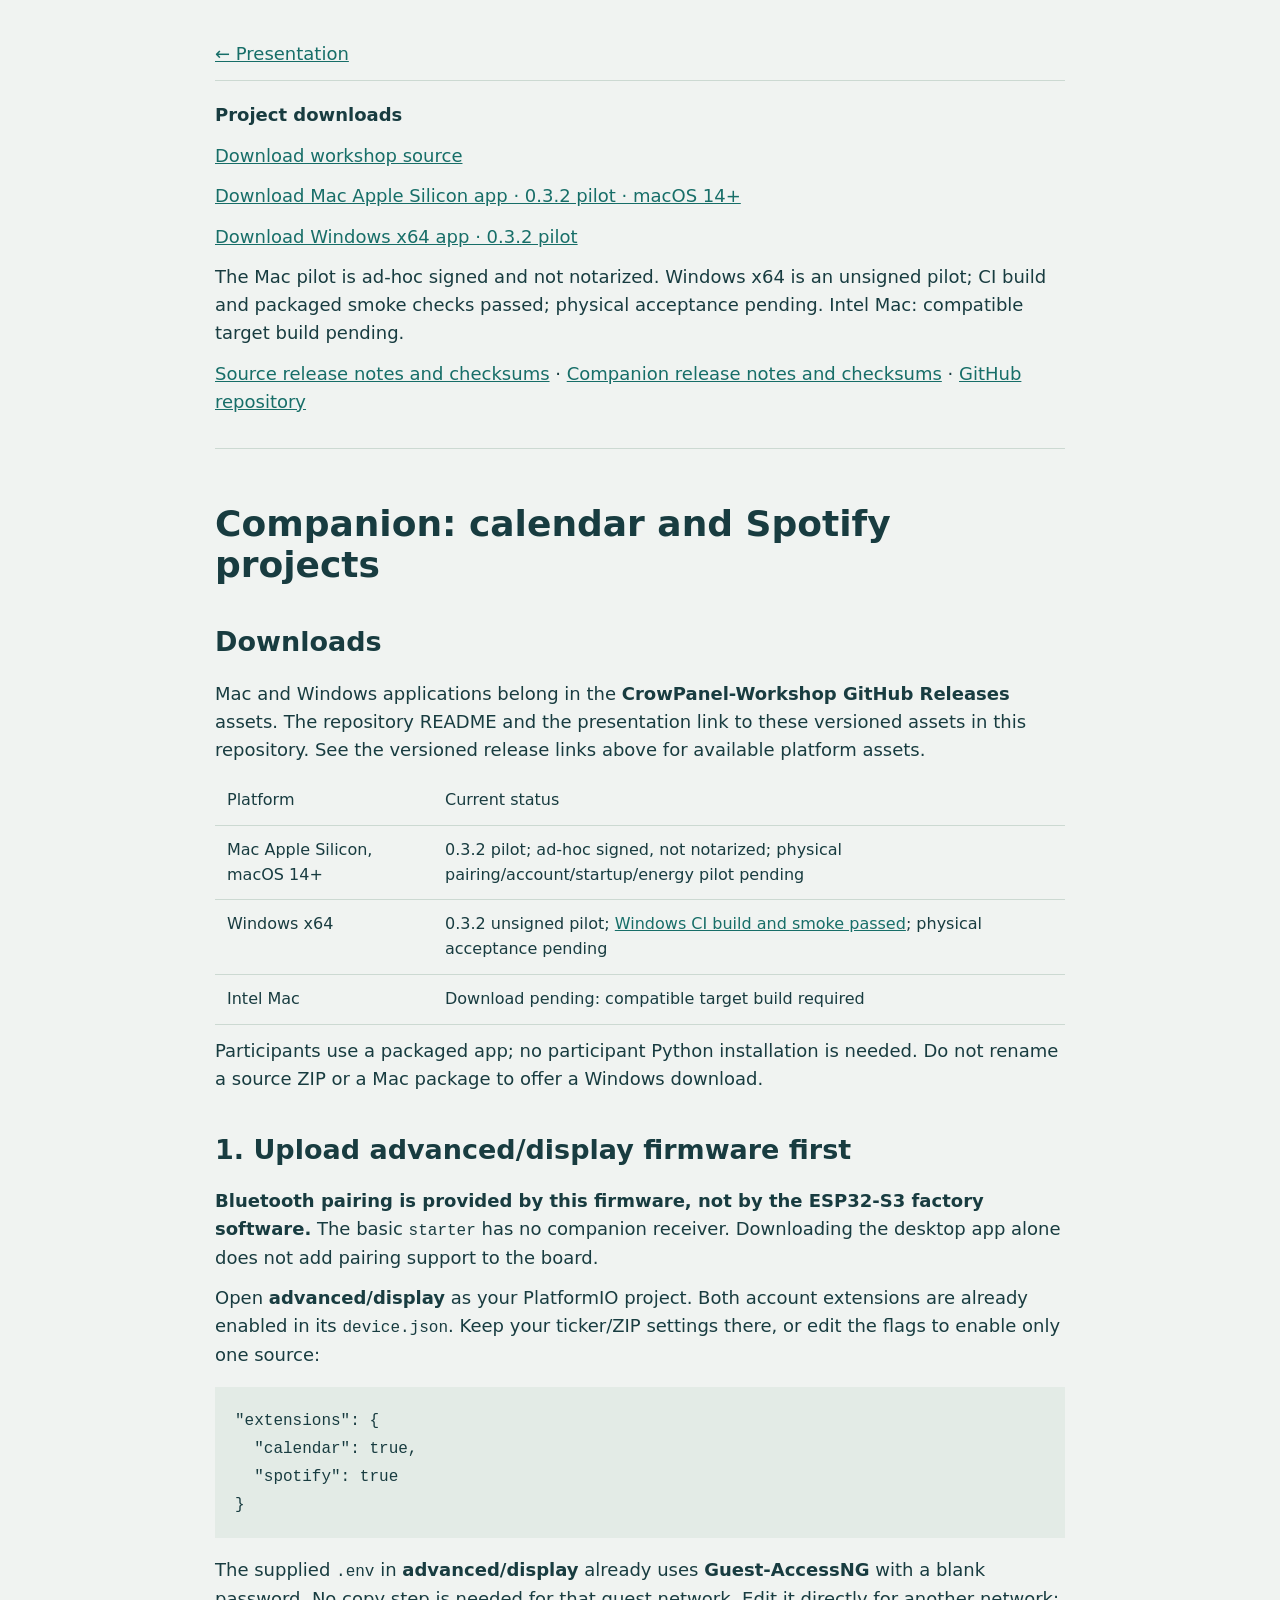
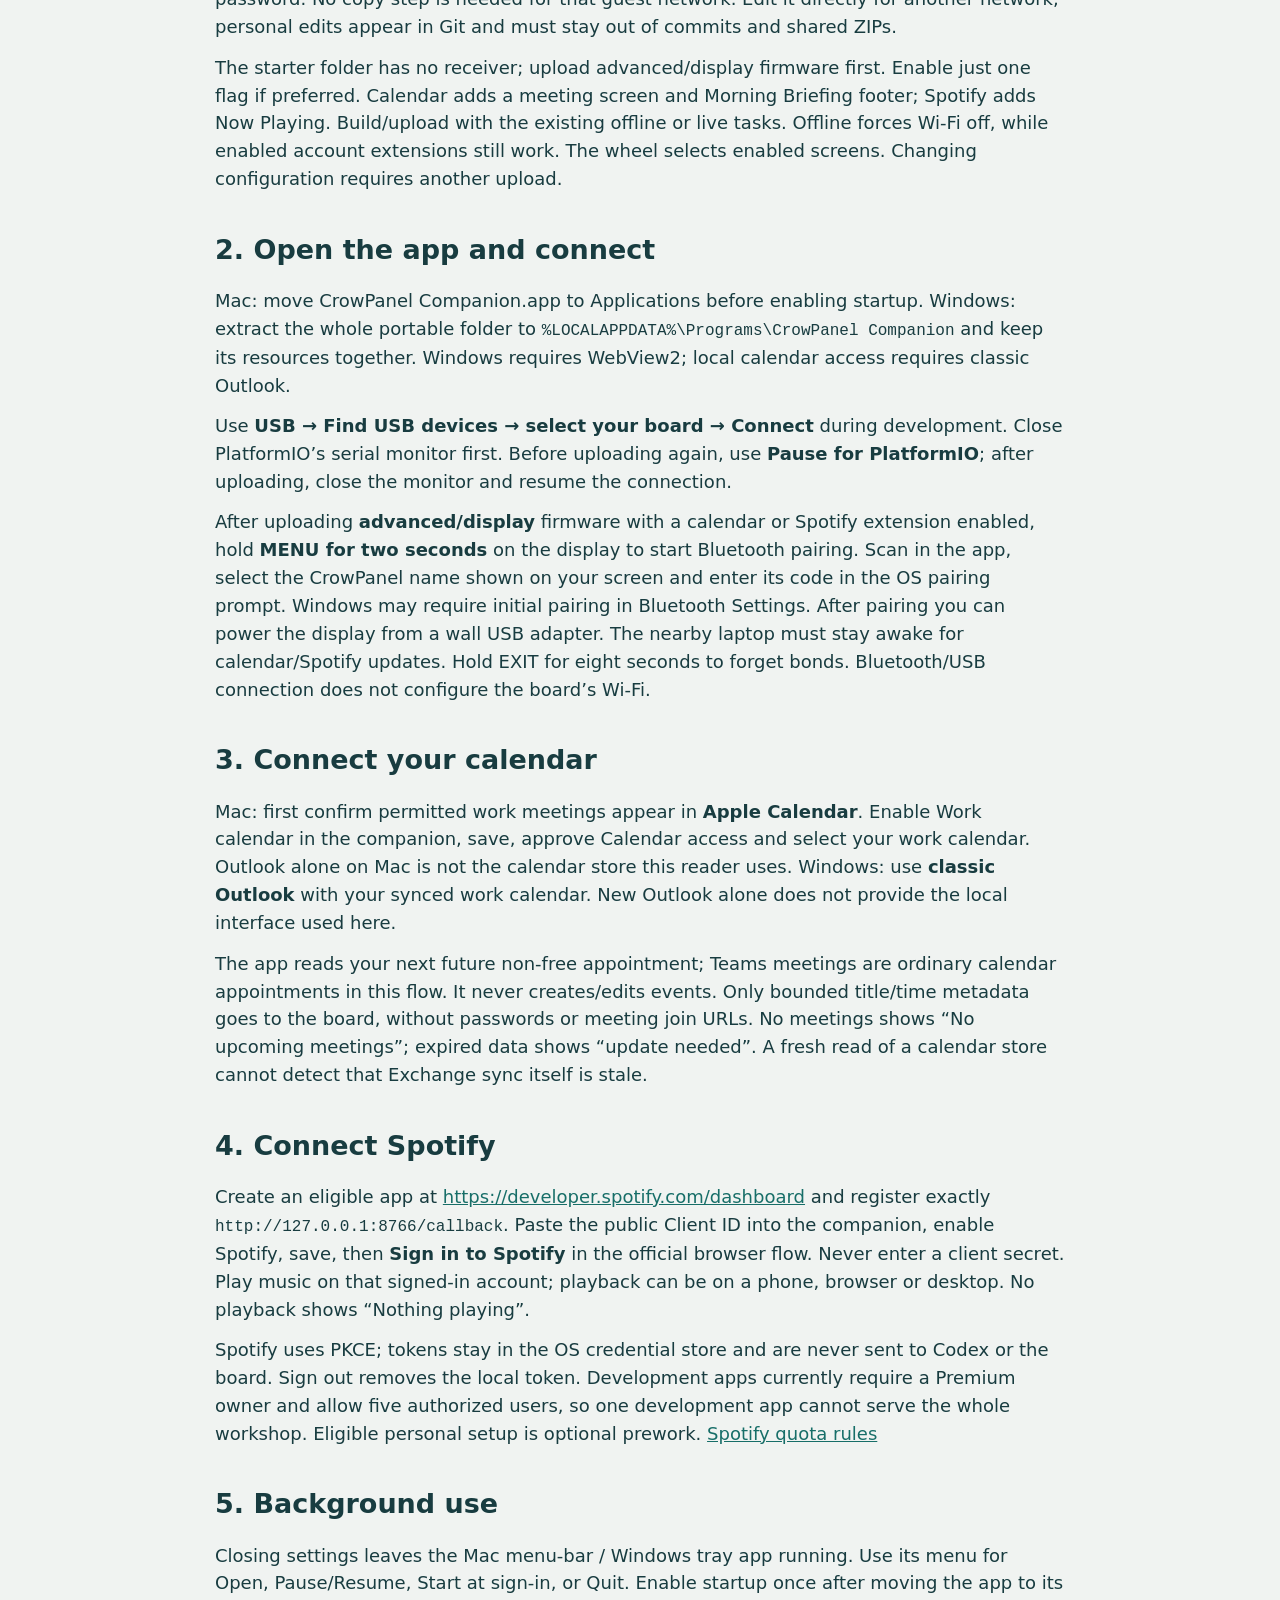
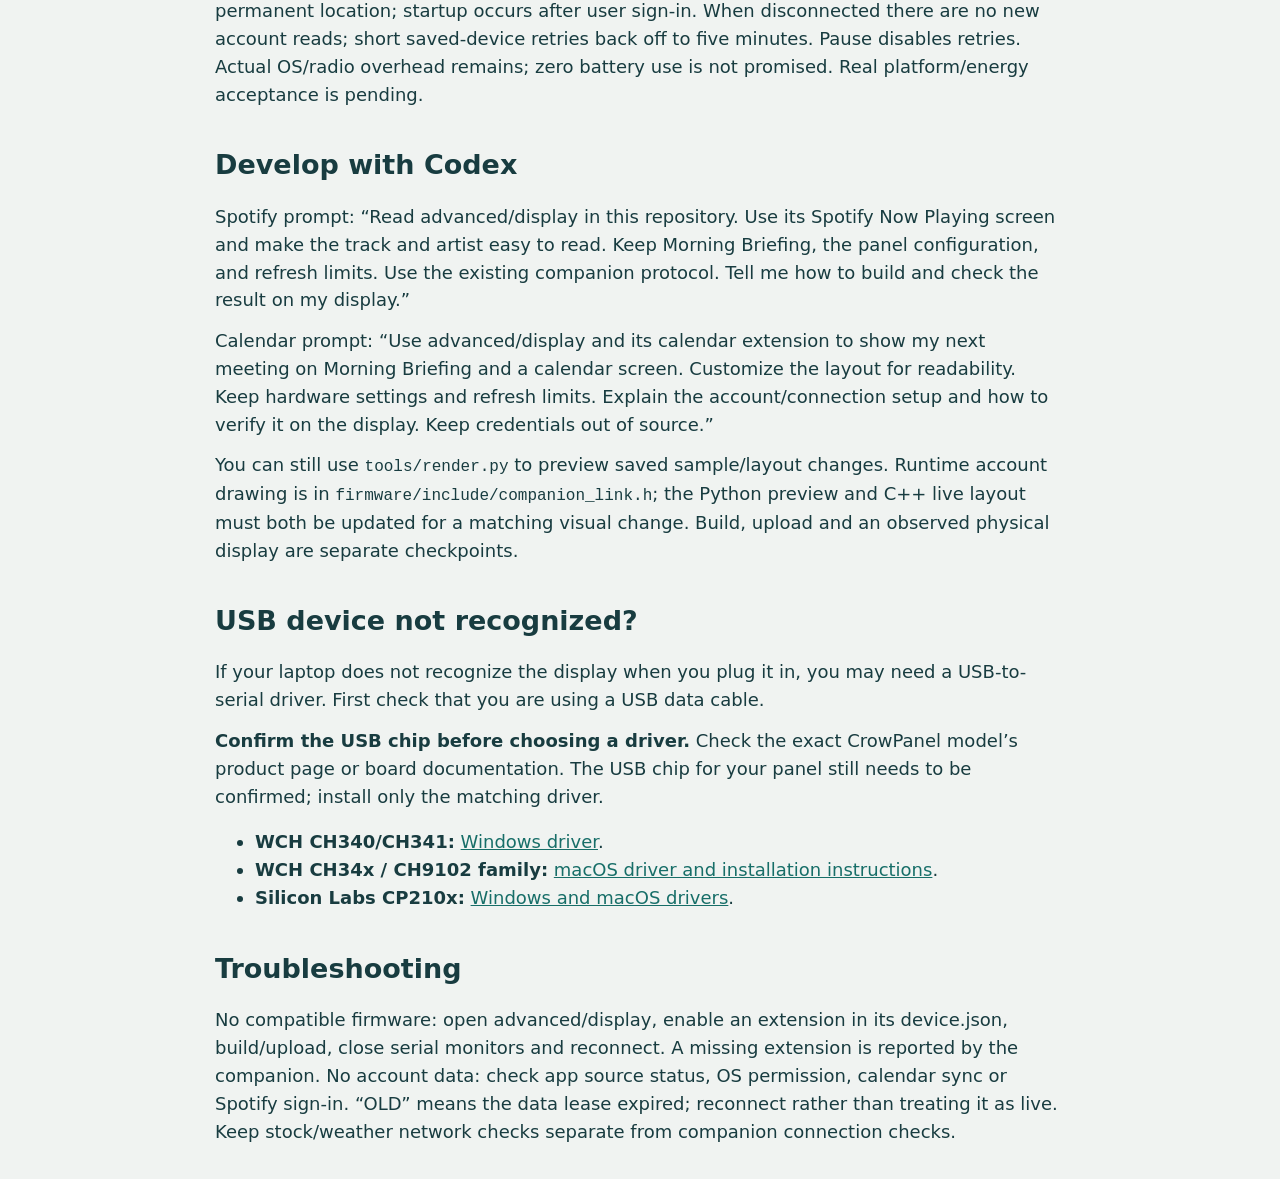
==== commit 58576152: "Ship guest Wi-Fi defaults and simplify PlatformIO setup" ====
--- a/docs/slides/CROWPANEL-COMPANION-SETUP.html
+++ b/docs/slides/CROWPANEL-COMPANION-SETUP.html
@@ -1,4 +1,4 @@
-<!doctype html><html lang="en"><meta charset="utf-8"><meta name="viewport" content="width=device-width,initial-scale=1"><title>Desk Buddy Companion App setup</title><style>body{max-width:850px;margin:40px auto;padding:0 24px;font:18px/1.55 system-ui;color:#183c40;background:#f0f3f1}h1,h2{line-height:1.15;margin-top:1.5em}a{color:#176e68}pre{overflow:auto;background:#e3ebe6;padding:20px}p{margin:.7em 0}td{padding:12px;border-bottom:1px solid #ccd9d2;vertical-align:top}table{border-collapse:collapse;font-size:16px}code{font-size:16px}.downloads{padding:20px 0;border-block:1px solid #ccd9d2}</style><main><p><a href="https://nchatlani1.github.io/arm-byte-sized-build-day/slides/CROWPANEL-INTRO.html#slide-8.1">← Presentation</a></p><div class="downloads" id="downloads"><strong>Project downloads</strong><p><a href="https://github.com/nchatlani1/arm-byte-sized-build-day/releases/download/workshop-v0.1.0/CrowPanel-Workshop-Source.zip">Download workshop source</a></p><p><a href="https://github.com/nchatlani1/arm-byte-sized-build-day/releases/download/workshop-v0.1.0/CrowPanel-Companion-macOS-arm64-0.3.2.zip">Download Mac Apple Silicon app · 0.3.2 pilot · macOS 14+</a></p><p><a href="https://github.com/nchatlani1/arm-byte-sized-build-day/releases/download/workshop-v0.1.0/CrowPanel-Companion-Windows-x64-0.3.2.zip">Download Windows x64 app · 0.3.2 pilot</a></p><p>The Mac pilot is ad-hoc signed and not notarized. Windows x64 is an unsigned pilot; CI build and packaged smoke checks passed; physical acceptance pending. Intel Mac: compatible target build pending.</p><p><a href="https://github.com/nchatlani1/arm-byte-sized-build-day/releases/tag/workshop-v0.1.0">Release notes and checksums</a> · <a href="https://github.com/nchatlani1/arm-byte-sized-build-day">GitHub repository</a></p></div><h1>Companion: calendar and Spotify projects</h1><h2>Downloads</h2><p>Mac and Windows applications belong in the <strong>CrowPanel-Workshop GitHub Releases</strong> assets. The repository README and the presentation link to these versioned assets in this repository. See the versioned release links above for available platform assets.</p><table><tr><td>Platform</td><td>Current status</td></tr><tr><td>Mac Apple Silicon, macOS 14+</td><td>0.3.2 pilot; ad-hoc signed, not notarized; physical pairing/account/startup/energy pilot pending</td></tr><tr><td>Windows x64</td><td>0.3.2 unsigned pilot; <a href="https://github.com/nchatlani1/arm-byte-sized-build-day/actions/runs/41778484952">Windows CI build and smoke passed</a>; physical acceptance pending</td></tr><tr><td>Intel Mac</td><td>Download pending: compatible target build required</td></tr></table><p>Participants use a packaged app; no participant Python installation is needed. Do not rename a source ZIP or a Mac package to offer a Windows download.</p><h2>1. Upload advanced/display firmware first</h2><p><strong>Bluetooth pairing is provided by this firmware, not by the ESP32-S3 factory software.</strong> The basic <code>starter</code> has no companion receiver. Downloading the desktop app alone does not add pairing support to the board.</p><p>Open <strong>advanced/display</strong> as your PlatformIO project. Both account extensions are already enabled in its <code>device.json</code>. Keep your ticker/ZIP settings there, or edit the flags to enable only one source:</p><pre><code>&quot;extensions&quot;: {
+<!doctype html><html lang="en"><meta charset="utf-8"><meta name="viewport" content="width=device-width,initial-scale=1"><title>Desk Buddy Companion App setup</title><style>body{max-width:850px;margin:40px auto;padding:0 24px;font:18px/1.55 system-ui;color:#183c40;background:#f0f3f1}h1,h2{line-height:1.15;margin-top:1.5em}a{color:#176e68}pre{overflow:auto;background:#e3ebe6;padding:20px}p{margin:.7em 0}td{padding:12px;border-bottom:1px solid #ccd9d2;vertical-align:top}table{border-collapse:collapse;font-size:16px}code{font-size:16px}.downloads{padding:20px 0;border-block:1px solid #ccd9d2}</style><main><p><a href="https://nchatlani1.github.io/arm-byte-sized-build-day/slides/CROWPANEL-INTRO.html#slide-8.1">← Presentation</a></p><div class="downloads" id="downloads"><strong>Project downloads</strong><p><a href="https://github.com/nchatlani1/arm-byte-sized-build-day/releases/download/workshop-v0.1.1/CrowPanel-Workshop-Source.zip">Download workshop source</a></p><p><a href="https://github.com/nchatlani1/arm-byte-sized-build-day/releases/download/workshop-v0.1.0/CrowPanel-Companion-macOS-arm64-0.3.2.zip">Download Mac Apple Silicon app · 0.3.2 pilot · macOS 14+</a></p><p><a href="https://github.com/nchatlani1/arm-byte-sized-build-day/releases/download/workshop-v0.1.0/CrowPanel-Companion-Windows-x64-0.3.2.zip">Download Windows x64 app · 0.3.2 pilot</a></p><p>The Mac pilot is ad-hoc signed and not notarized. Windows x64 is an unsigned pilot; CI build and packaged smoke checks passed; physical acceptance pending. Intel Mac: compatible target build pending.</p><p><a href="https://github.com/nchatlani1/arm-byte-sized-build-day/releases/tag/workshop-v0.1.1">Source release notes and checksums</a> · <a href="https://github.com/nchatlani1/arm-byte-sized-build-day/releases/tag/workshop-v0.1.0">Companion release notes and checksums</a> · <a href="https://github.com/nchatlani1/arm-byte-sized-build-day">GitHub repository</a></p></div><h1>Companion: calendar and Spotify projects</h1><h2>Downloads</h2><p>Mac and Windows applications belong in the <strong>CrowPanel-Workshop GitHub Releases</strong> assets. The repository README and the presentation link to these versioned assets in this repository. See the versioned release links above for available platform assets.</p><table><tr><td>Platform</td><td>Current status</td></tr><tr><td>Mac Apple Silicon, macOS 14+</td><td>0.3.2 pilot; ad-hoc signed, not notarized; physical pairing/account/startup/energy pilot pending</td></tr><tr><td>Windows x64</td><td>0.3.2 unsigned pilot; <a href="https://github.com/nchatlani1/arm-byte-sized-build-day/actions/runs/41778484952">Windows CI build and smoke passed</a>; physical acceptance pending</td></tr><tr><td>Intel Mac</td><td>Download pending: compatible target build required</td></tr></table><p>Participants use a packaged app; no participant Python installation is needed. Do not rename a source ZIP or a Mac package to offer a Windows download.</p><h2>1. Upload advanced/display firmware first</h2><p><strong>Bluetooth pairing is provided by this firmware, not by the ESP32-S3 factory software.</strong> The basic <code>starter</code> has no companion receiver. Downloading the desktop app alone does not add pairing support to the board.</p><p>Open <strong>advanced/display</strong> as your PlatformIO project. Both account extensions are already enabled in its <code>device.json</code>. Keep your ticker/ZIP settings there, or edit the flags to enable only one source:</p><pre><code>&quot;extensions&quot;: {
   &quot;calendar&quot;: true,
   &quot;spotify&quot;: true
-}</code></pre><p>The starter folder has no receiver; upload advanced/display firmware first. Enable just one flag if preferred. Calendar adds a meeting screen and Morning Briefing footer; Spotify adds Now Playing. Build/upload with the existing offline or live tasks. Offline forces Wi-Fi off, while enabled account extensions still work. The wheel selects enabled screens. Changing configuration requires another upload.</p><h2>2. Open the app and connect</h2><p>Mac: move CrowPanel Companion.app to Applications before enabling startup. Windows: extract the whole portable folder to <code>%LOCALAPPDATA%\Programs\CrowPanel Companion</code> and keep its resources together. Windows requires WebView2; local calendar access requires classic Outlook.</p><p>Use <strong>USB → Find USB devices → select your board → Connect</strong> during development. Close PlatformIO’s serial monitor first. Before uploading again, use <strong>Pause for PlatformIO</strong>; after uploading, close the monitor and resume the connection.</p><p>After uploading <strong>advanced/display</strong> firmware with a calendar or Spotify extension enabled, hold <strong>MENU for two seconds</strong> on the display to start Bluetooth pairing. Scan in the app, select the CrowPanel name shown on your screen and enter its code in the OS pairing prompt. Windows may require initial pairing in Bluetooth Settings. After pairing you can power the display from a wall USB adapter. The nearby laptop must stay awake for calendar/Spotify updates. Hold EXIT for eight seconds to forget bonds. Bluetooth/USB connection does not configure the board’s Wi-Fi.</p><h2>3. Connect your calendar</h2><p>Mac: first confirm permitted work meetings appear in <strong>Apple Calendar</strong>. Enable Work calendar in the companion, save, approve Calendar access and select your work calendar. Outlook alone on Mac is not the calendar store this reader uses. Windows: use <strong>classic Outlook</strong> with your synced work calendar. New Outlook alone does not provide the local interface used here.</p><p>The app reads your next future non-free appointment; Teams meetings are ordinary calendar appointments in this flow. It never creates/edits events. Only bounded title/time metadata goes to the board, without passwords or meeting join URLs. No meetings shows “No upcoming meetings”; expired data shows “update needed”. A fresh read of a calendar store cannot detect that Exchange sync itself is stale.</p><h2>4. Connect Spotify</h2><p>Create an eligible app at <a href="https://developer.spotify.com/dashboard">https://developer.spotify.com/dashboard</a> and register exactly <code>http://127.0.0.1:8766/callback</code>. Paste the public Client ID into the companion, enable Spotify, save, then <strong>Sign in to Spotify</strong> in the official browser flow. Never enter a client secret. Play music on that signed-in account; playback can be on a phone, browser or desktop. No playback shows “Nothing playing”.</p><p>Spotify uses PKCE; tokens stay in the OS credential store and are never sent to Codex or the board. Sign out removes the local token. Development apps currently require a Premium owner and allow five authorized users, so one development app cannot serve the whole workshop. Eligible personal setup is optional prework. <a href="https://developer.spotify.com/documentation/web-api/concepts/quota-modes">Spotify quota rules</a></p><h2>5. Background use</h2><p>Closing settings leaves the Mac menu-bar / Windows tray app running. Use its menu for Open, Pause/Resume, Start at sign-in, or Quit. Enable startup once after moving the app to its permanent location; startup occurs after user sign-in. When disconnected there are no new account reads; short saved-device retries back off to five minutes. Pause disables retries. Actual OS/radio overhead remains; zero battery use is not promised. Real platform/energy acceptance is pending.</p><h2>Develop with Codex</h2><p>Spotify prompt: “Read advanced/display in this repository. Use its Spotify Now Playing screen and make the track and artist easy to read. Keep Morning Briefing, the panel configuration, and refresh limits. Use the existing companion protocol. Tell me how to build and check the result on my display.”</p><p>Calendar prompt: “Use advanced/display and its calendar extension to show my next meeting on Morning Briefing and a calendar screen. Customize the layout for readability. Keep hardware settings and refresh limits. Explain the account/connection setup and how to verify it on the display. Keep credentials out of source.”</p><p>You can still use <code>tools/render.py</code> to preview saved sample/layout changes. Runtime account drawing is in <code>firmware/include/companion_link.h</code>; the Python preview and C++ live layout must both be updated for a matching visual change. Build, upload and an observed physical display are separate checkpoints.</p><h2 id="usb-drivers">USB device not recognized?</h2><p>If your laptop does not recognize the display when you plug it in, you may need a USB-to-serial driver. First check that you are using a USB data cable.</p><p><strong>Confirm the USB chip before choosing a driver.</strong> Check the exact CrowPanel model’s product page or board documentation. The USB chip for your panel still needs to be confirmed; install only the matching driver.</p><ul><li><strong>WCH CH340/CH341:</strong> <a href="https://www.wch.cn/downloads/CH341SER_EXE.html" target="_blank" rel="noopener">Windows driver</a>.</li><li><strong>WCH CH34x / CH9102 family:</strong> <a href="https://github.com/WCHSoftGroup/ch34xser_macos" target="_blank" rel="noopener">macOS driver and installation instructions</a>.</li><li><strong>Silicon Labs CP210x:</strong> <a href="https://www.silabs.com/software-and-tools/usb-to-uart-bridge-vcp-drivers" target="_blank" rel="noopener">Windows and macOS drivers</a>.</li></ul><h2>Troubleshooting</h2><p>No compatible firmware: open advanced/display, enable an extension in its device.json, build/upload, close serial monitors and reconnect. A missing extension is reported by the companion. No account data: check app source status, OS permission, calendar sync or Spotify sign-in. “OLD” means the data lease expired; reconnect rather than treating it as live. Keep stock/weather network checks separate from companion connection checks.</p></main></html>+}</code></pre><p>The supplied <code>.env</code> in <strong>advanced/display</strong> already uses <strong>Guest-AccessNG</strong> with a blank password. No copy step is needed for that guest network. Edit it directly for another network; personal edits appear in Git and must stay out of commits and shared ZIPs.</p><p>The starter folder has no receiver; upload advanced/display firmware first. Enable just one flag if preferred. Calendar adds a meeting screen and Morning Briefing footer; Spotify adds Now Playing. Build/upload with the existing offline or live tasks. Offline forces Wi-Fi off, while enabled account extensions still work. The wheel selects enabled screens. Changing configuration requires another upload.</p><h2>2. Open the app and connect</h2><p>Mac: move CrowPanel Companion.app to Applications before enabling startup. Windows: extract the whole portable folder to <code>%LOCALAPPDATA%\Programs\CrowPanel Companion</code> and keep its resources together. Windows requires WebView2; local calendar access requires classic Outlook.</p><p>Use <strong>USB → Find USB devices → select your board → Connect</strong> during development. Close PlatformIO’s serial monitor first. Before uploading again, use <strong>Pause for PlatformIO</strong>; after uploading, close the monitor and resume the connection.</p><p>After uploading <strong>advanced/display</strong> firmware with a calendar or Spotify extension enabled, hold <strong>MENU for two seconds</strong> on the display to start Bluetooth pairing. Scan in the app, select the CrowPanel name shown on your screen and enter its code in the OS pairing prompt. Windows may require initial pairing in Bluetooth Settings. After pairing you can power the display from a wall USB adapter. The nearby laptop must stay awake for calendar/Spotify updates. Hold EXIT for eight seconds to forget bonds. Bluetooth/USB connection does not configure the board’s Wi-Fi.</p><h2>3. Connect your calendar</h2><p>Mac: first confirm permitted work meetings appear in <strong>Apple Calendar</strong>. Enable Work calendar in the companion, save, approve Calendar access and select your work calendar. Outlook alone on Mac is not the calendar store this reader uses. Windows: use <strong>classic Outlook</strong> with your synced work calendar. New Outlook alone does not provide the local interface used here.</p><p>The app reads your next future non-free appointment; Teams meetings are ordinary calendar appointments in this flow. It never creates/edits events. Only bounded title/time metadata goes to the board, without passwords or meeting join URLs. No meetings shows “No upcoming meetings”; expired data shows “update needed”. A fresh read of a calendar store cannot detect that Exchange sync itself is stale.</p><h2>4. Connect Spotify</h2><p>Create an eligible app at <a href="https://developer.spotify.com/dashboard">https://developer.spotify.com/dashboard</a> and register exactly <code>http://127.0.0.1:8766/callback</code>. Paste the public Client ID into the companion, enable Spotify, save, then <strong>Sign in to Spotify</strong> in the official browser flow. Never enter a client secret. Play music on that signed-in account; playback can be on a phone, browser or desktop. No playback shows “Nothing playing”.</p><p>Spotify uses PKCE; tokens stay in the OS credential store and are never sent to Codex or the board. Sign out removes the local token. Development apps currently require a Premium owner and allow five authorized users, so one development app cannot serve the whole workshop. Eligible personal setup is optional prework. <a href="https://developer.spotify.com/documentation/web-api/concepts/quota-modes">Spotify quota rules</a></p><h2>5. Background use</h2><p>Closing settings leaves the Mac menu-bar / Windows tray app running. Use its menu for Open, Pause/Resume, Start at sign-in, or Quit. Enable startup once after moving the app to its permanent location; startup occurs after user sign-in. When disconnected there are no new account reads; short saved-device retries back off to five minutes. Pause disables retries. Actual OS/radio overhead remains; zero battery use is not promised. Real platform/energy acceptance is pending.</p><h2>Develop with Codex</h2><p>Spotify prompt: “Read advanced/display in this repository. Use its Spotify Now Playing screen and make the track and artist easy to read. Keep Morning Briefing, the panel configuration, and refresh limits. Use the existing companion protocol. Tell me how to build and check the result on my display.”</p><p>Calendar prompt: “Use advanced/display and its calendar extension to show my next meeting on Morning Briefing and a calendar screen. Customize the layout for readability. Keep hardware settings and refresh limits. Explain the account/connection setup and how to verify it on the display. Keep credentials out of source.”</p><p>You can still use <code>tools/render.py</code> to preview saved sample/layout changes. Runtime account drawing is in <code>firmware/include/companion_link.h</code>; the Python preview and C++ live layout must both be updated for a matching visual change. Build, upload and an observed physical display are separate checkpoints.</p><h2 id="usb-drivers">USB device not recognized?</h2><p>If your laptop does not recognize the display when you plug it in, you may need a USB-to-serial driver. First check that you are using a USB data cable.</p><p><strong>Confirm the USB chip before choosing a driver.</strong> Check the exact CrowPanel model’s product page or board documentation. The USB chip for your panel still needs to be confirmed; install only the matching driver.</p><ul><li><strong>WCH CH340/CH341:</strong> <a href="https://www.wch.cn/downloads/CH341SER_EXE.html" target="_blank" rel="noopener">Windows driver</a>.</li><li><strong>WCH CH34x / CH9102 family:</strong> <a href="https://github.com/WCHSoftGroup/ch34xser_macos" target="_blank" rel="noopener">macOS driver and installation instructions</a>.</li><li><strong>Silicon Labs CP210x:</strong> <a href="https://www.silabs.com/software-and-tools/usb-to-uart-bridge-vcp-drivers" target="_blank" rel="noopener">Windows and macOS drivers</a>.</li></ul><h2>Troubleshooting</h2><p>No compatible firmware: open advanced/display, enable an extension in its device.json, build/upload, close serial monitors and reconnect. A missing extension is reported by the companion. No account data: check app source status, OS permission, calendar sync or Spotify sign-in. “OLD” means the data lease expired; reconnect rather than treating it as live. Keep stock/weather network checks separate from companion connection checks.</p></main></html>
